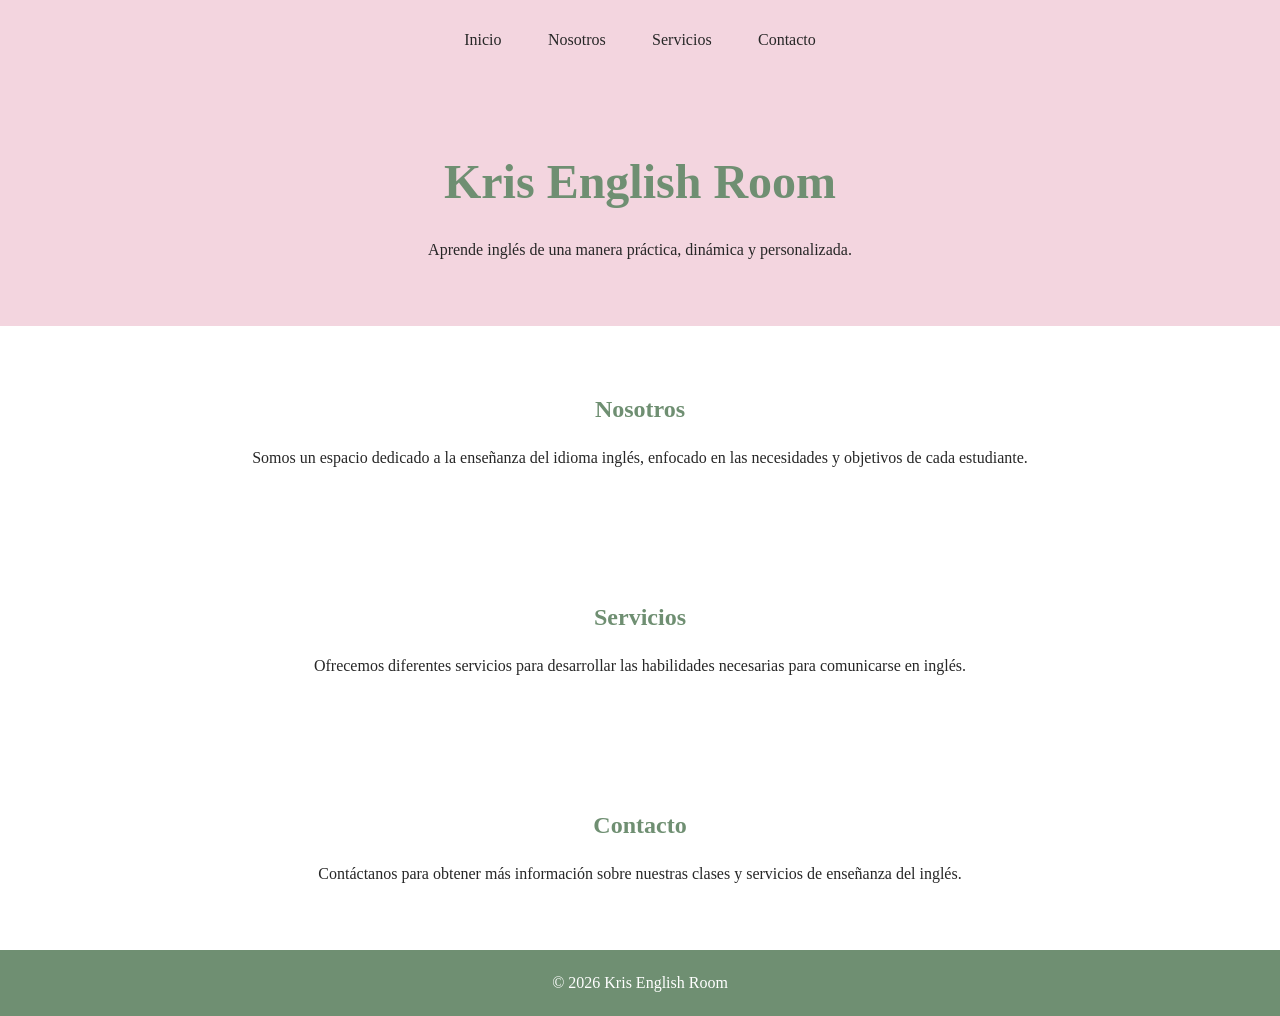
==== index.html @ da8ccfad "Actualizar estructura y estilos" ====
<!DOCTYPE html>
<html lang="es">

<head>
    <meta charset="UTF-8">
    <meta name="viewport" content="width=device-width, initial-scale=1.0">
    <link rel="stylesheet" href="style.css">

    <title>Kris English Room</title>
</head>

<body>

    <header>

        <nav aria-label="Navegación principal">
            <a href="#inicio">Inicio</a>
            <a href="#nosotros">Nosotros</a>
            <a href="#servicios">Servicios</a>
            <a href="#contacto">Contacto</a>
        </nav>

    </header>


    <main>

        <section id="inicio" class="hero">

            <h1>Kris English Room</h1>

            <p>
                Aprende inglés de una manera práctica, dinámica y personalizada.
            </p>

        </section>

        <section id="nosotros">

            <h2>Nosotros</h2>

            <p>
                Somos un espacio dedicado a la enseñanza del idioma inglés,
                enfocado en las necesidades y objetivos de cada estudiante.
            </p>

        </section>


        <section id="servicios">

            <h2>Servicios</h2>

            <p>
                Ofrecemos diferentes servicios para desarrollar las habilidades
                necesarias para comunicarse en inglés.
            </p>

        </section>


        <section id="contacto">

            <h2>Contacto</h2>

            <p>
                Contáctanos para obtener más información sobre nuestras clases
                y servicios de enseñanza del inglés.
            </p>

        </section>

    </main>


    <footer>

        <p>© 2026 Kris English Room</p>

    </footer>

</body>

</html>
---- style.css ----
/* VARIABLES DE COLOR Y TIPOGRAFÍA */
:root {
    --verde-palo: #6f8f72;
    --rosado-palo: #f3d5df;
    --celeste-claro: #dceff5;
    --blanco: #ffffff;
    --texto: #272727;

    --fuente-titulo: "Times New Roman", serif;
    --fuente-texto: "Times New Roman", serif;

    --espacio: 1rem;
    --ancho-maximo: 1100px;
}


/* BOX MODEL MODERNO */
* {
    margin: 0;
    padding: 0;
    box-sizing: border-box;
}


/* CONFIGURACIÓN GENERAL */
html {
    scroll-behavior: smooth;
}

body {
    font-family: var(--fuente-texto);
    background-color: var(--blanco);
    color: var(--texto);
    line-height: 1.6;
}


/* ENCABEZADO */
header {
    background-color: var(--rosado-palo);
    padding: var(--espacio);
    text-align: center;
}


/* NAVEGACIÓN */
nav {
    display: flex;
    flex-direction: column;
    gap: 0.5rem;
}

nav a {
    color: var(--texto);
    text-decoration: none;
    padding: 0.7rem;
    min-height: 44px;
}

nav a:hover {
    color: var(--verde-palo);
}


/* CONTENIDO PRINCIPAL */
main {
    width: 100%;
}


/* SECCIONES */
section {
    padding: 3rem var(--espacio);
    text-align: center;
}


/* TÍTULO PRINCIPAL */
h1 {
    color: var(--verde-palo);
    font-family: var(--fuente-titulo);
    font-size: clamp(2rem, 6vw, 3rem);
    margin-bottom: 1rem;
}


/* TÍTULOS SECUNDARIOS */
section h2 {
    color: var(--verde-palo);
    font-family: var(--fuente-titulo);
    margin-bottom: 1rem;
}


/* PÁRRAFOS */
section p {
    max-width: 800px;
    margin: 0 auto;
}


/* ARTÍCULOS */
article {
    background-color: var(--celeste-claro);
    padding: 1.25rem;
    margin: 1.25rem auto;
    max-width: 700px;
}


/* PIE DE PÁGINA */
footer {
    background-color: var(--verde-palo);
    color: var(--blanco);
    padding: 1.25rem;
    text-align: center;
}


/* TABLET Y COMPUTADORA */
@media (min-width: 720px) {

    nav {
        flex-direction: row;
        justify-content: center;
        gap: 1.5rem;
    }

    section {
        padding: 4rem 10%;
    }

}
/* HERO */
.hero {
    background-color: var(--rosado-palo);
    padding: 4rem var(--espacio);
    text-align: center;
}

.hero h1 {
    color: var(--verde-palo);
    font-family: var(--fuente-titulo);
    font-size: clamp(2rem, 6vw, 3rem);
    margin-bottom: 1rem;
}

.hero p {
    color: var(--texto);
    font-family: var(--fuente-texto);
    max-width: 600px;
    margin: 0 auto;
}
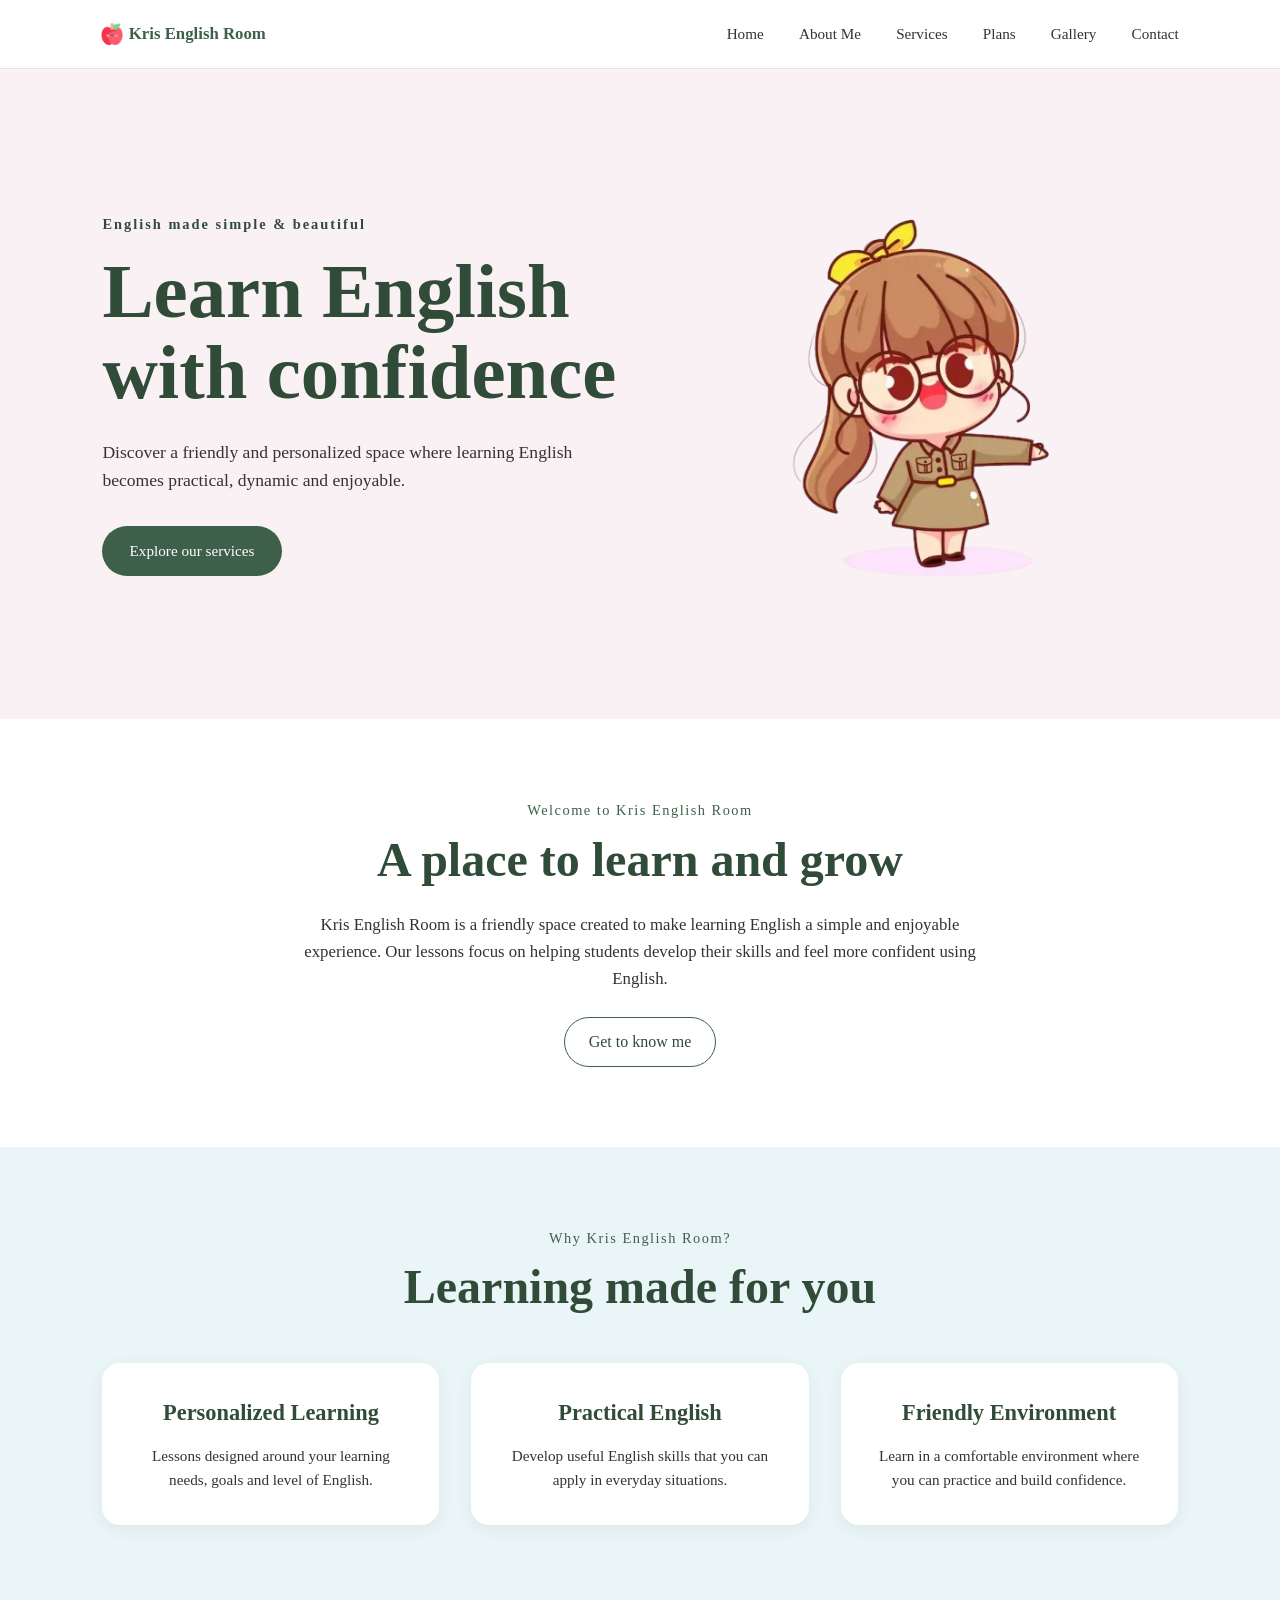
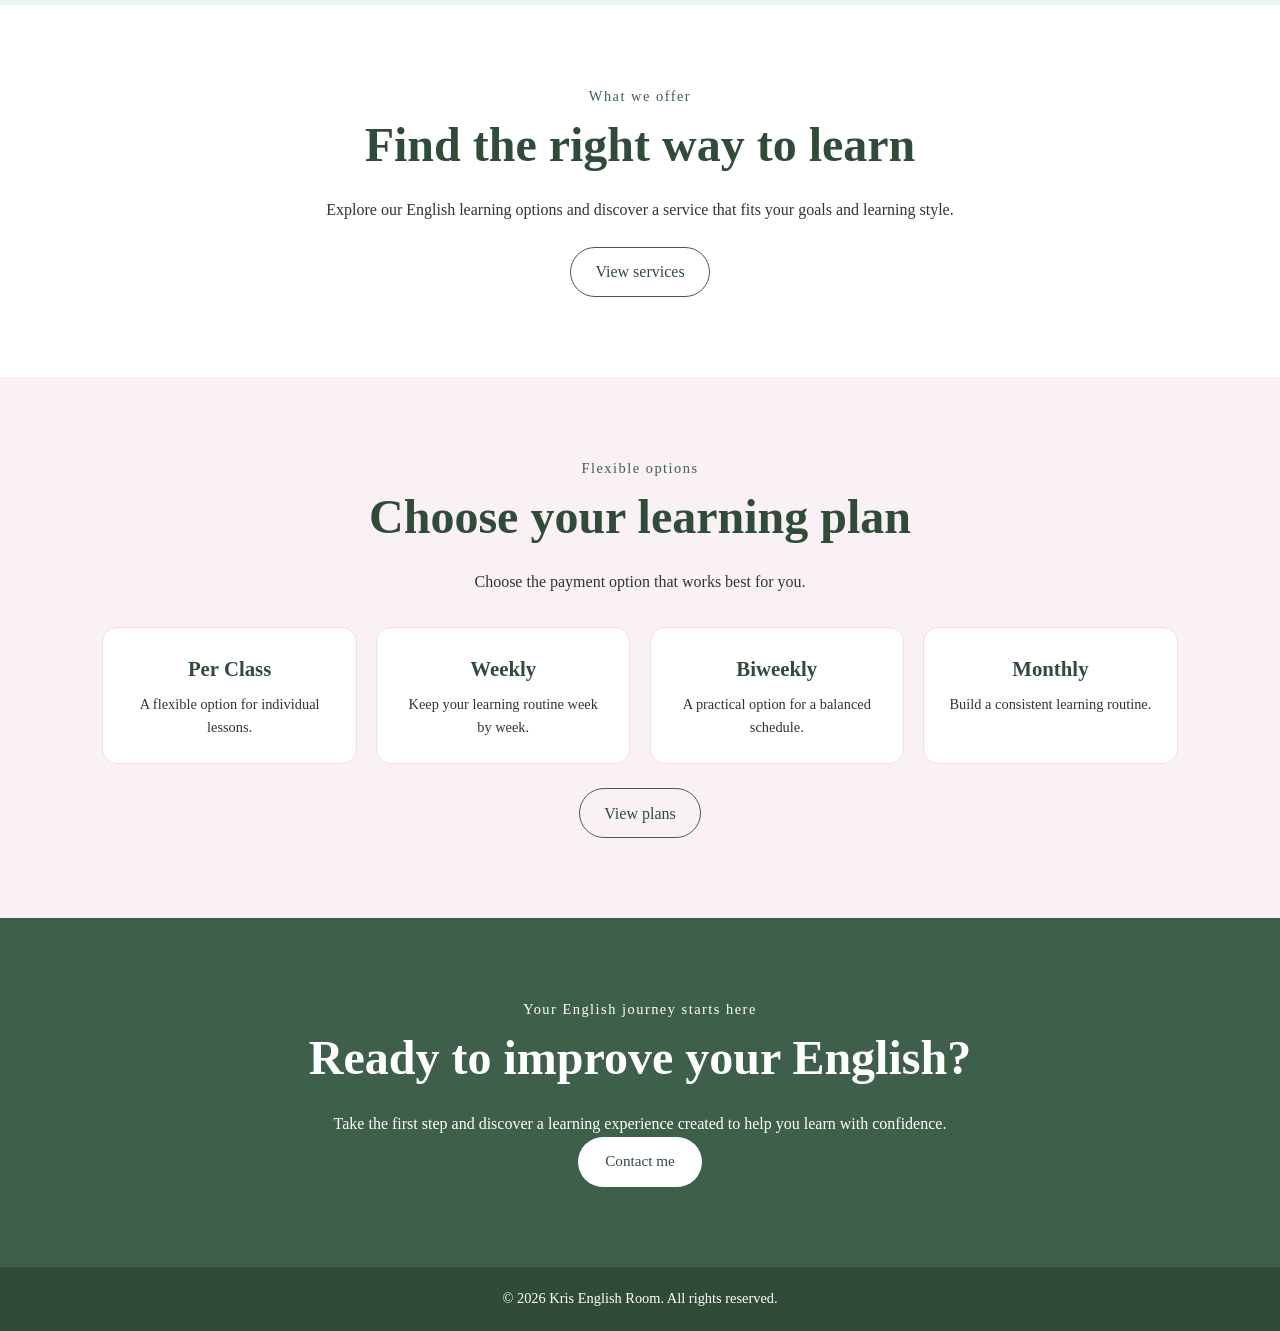
==== commit 5e19d80c: "Actualizar página About Me" ====
--- a/index.html
+++ b/index.html
@@ -1,84 +1,340 @@
+
 <!DOCTYPE html>
-<html lang="es">
+<html lang="en">
 
 <head>
+
     <meta charset="UTF-8">
     <meta name="viewport" content="width=device-width, initial-scale=1.0">
-    <link rel="stylesheet" href="style.css">
+
+    <link rel="stylesheet" href="css/style.css">
+
+    <link rel="apple-touch-icon" sizes="180x180" href="img/favicon_io/apple-touch-icon.png">
+    <link rel="icon" type="image/png" sizes="32x32" href="img/favicon_io/favicon-32x32.png">
+    <link rel="icon" type="image/png" sizes="16x16" href="img/favicon_io/favicon-16x16.png">
+    <link rel="manifest" href="img/favicon_io/site.webmanifest">
 
     <title>Kris English Room</title>
+
 </head>
 
 <body>
 
-    <header>
-
-        <nav aria-label="Navegación principal">
-            <a href="#inicio">Inicio</a>
-            <a href="#nosotros">Nosotros</a>
-            <a href="#servicios">Servicios</a>
-            <a href="#contacto">Contacto</a>
+    <!-- HEADER -->
+
+    <header class="encabezado">
+
+        <nav aria-label="Main navigation">
+
+            <a class="logo" href="index.html">
+                <img src="img/favicon_io/apple-touch-icon.png"
+                     alt="Kris English Room logo">
+                <span>Kris English Room</span>
+            </a>
+
+            <a href="index.html">Home</a>
+            <a href="nosotros.html">About Me</a>
+            <a href="servicios.html">Services</a>
+            <a href="planes.html">Plans</a>
+            <a href="galeria.html">Gallery</a>
+            <a href="contacto.html">Contact</a>
+
         </nav>
 
     </header>
 
 
+    <!-- MAIN -->
+
     <main>
 
-        <section id="inicio" class="hero">
-
-            <h1>Kris English Room</h1>
+        <!-- HERO -->
+
+        <section class="hero">
+
+            <header class="hero-contenido">
+
+                <p class="hero-subtitulo">
+                    English made simple & beautiful
+                </p>
+
+                <h1>
+                    Learn English with confidence
+                </h1>
+
+                <p class="hero-descripcion">
+                    Discover a friendly and personalized space where
+                    learning English becomes practical, dynamic and enjoyable.
+                </p>
+
+                <a class="hero-boton" href="servicios.html">
+                    Explore our services
+                </a>
+
+            </header>
+
+            <figure class="hero-imagen">
+
+                <img src="img/imghero.webp"
+                     alt="Kristel holding her university diploma">
+
+            </figure>
+
+        </section>
+
+
+        <!-- WELCOME -->
+
+        <section class="bienvenida">
+
+            <header>
+
+                <p class="seccion-subtitulo">
+                    Welcome to Kris English Room
+                </p>
+
+                <h2>
+                    A place to learn and grow
+                </h2>
+
+            </header>
 
             <p>
-                Aprende inglés de una manera práctica, dinámica y personalizada.
+                Kris English Room is a friendly space created to make
+                learning English a simple and enjoyable experience.
+                Our lessons focus on helping students develop their
+                skills and feel more confident using English.
             </p>
 
-        </section>
-
-        <section id="nosotros">
-
-            <h2>Nosotros</h2>
+            <a class="boton-secundario" href="nosotros.html">
+                Get to know me
+            </a>
+
+        </section>
+
+
+        <!-- BENEFITS -->
+
+        <section class="beneficios">
+
+            <header>
+
+                <p class="seccion-subtitulo">
+                    Why Kris English Room?
+                </p>
+
+                <h2>
+                    Learning made for you
+                </h2>
+
+            </header>
+
+            <section class="beneficios-contenido">
+
+                <article class="beneficio">
+
+                    <h3>
+                        Personalized Learning
+                    </h3>
+
+                    <p>
+                        Lessons designed around your learning needs,
+                        goals and level of English.
+                    </p>
+
+                </article>
+
+                <article class="beneficio">
+
+                    <h3>
+                        Practical English
+                    </h3>
+
+                    <p>
+                        Develop useful English skills that you can
+                        apply in everyday situations.
+                    </p>
+
+                </article>
+
+                <article class="beneficio">
+
+                    <h3>
+                        Friendly Environment
+                    </h3>
+
+                    <p>
+                        Learn in a comfortable environment where
+                        you can practice and build confidence.
+                    </p>
+
+                </article>
+
+            </section>
+
+        </section>
+
+
+        <!-- SERVICES PREVIEW -->
+
+        <section class="servicios-preview">
+
+            <header>
+
+                <p class="seccion-subtitulo">
+                    What we offer
+                </p>
+
+                <h2>
+                    Find the right way to learn
+                </h2>
+
+            </header>
 
             <p>
-                Somos un espacio dedicado a la enseñanza del idioma inglés,
-                enfocado en las necesidades y objetivos de cada estudiante.
+                Explore our English learning options and discover
+                a service that fits your goals and learning style.
             </p>
 
-        </section>
-
-
-        <section id="servicios">
-
-            <h2>Servicios</h2>
+            <a class="boton-secundario" href="servicios.html">
+                View services
+            </a>
+
+        </section>
+
+
+        <!-- PLANS PREVIEW -->
+
+        <section class="planes-preview">
+
+            <header>
+
+                <p class="seccion-subtitulo">
+                    Flexible options
+                </p>
+
+                <h2>
+                    Choose your learning plan
+                </h2>
+
+            </header>
 
             <p>
-                Ofrecemos diferentes servicios para desarrollar las habilidades
-                necesarias para comunicarse en inglés.
+                Choose the payment option that works best for you.
             </p>
 
-        </section>
-
-
-        <section id="contacto">
-
-            <h2>Contacto</h2>
+            <section class="planes-opciones">
+
+                <article>
+
+                    <h3>
+                        Per Class
+                    </h3>
+
+                    <p>
+                        A flexible option for individual lessons.
+                    </p>
+
+                </article>
+
+                <article>
+
+                    <h3>
+                        Weekly
+                    </h3>
+
+                    <p>
+                        Keep your learning routine week by week.
+                    </p>
+
+                </article>
+
+                <article>
+
+                    <h3>
+                        Biweekly
+                    </h3>
+
+                    <p>
+                        A practical option for a balanced schedule.
+                    </p>
+
+                </article>
+
+                <article>
+
+                    <h3>
+                        Monthly
+                    </h3>
+
+                    <p>
+                        Build a consistent learning routine.
+                    </p>
+
+                </article>
+
+            </section>
+
+            <a class="boton-secundario" href="planes.html">
+                View plans
+            </a>
+
+        </section>
+
+
+        <!-- FINAL CALL TO ACTION -->
+
+        <section class="llamada-accion">
+
+            <header>
+
+                <p class="seccion-subtitulo">
+                    Your English journey starts here
+                </p>
+
+                <h2>
+                    Ready to improve your English?
+                </h2>
+
+            </header>
 
             <p>
-                Contáctanos para obtener más información sobre nuestras clases
-                y servicios de enseñanza del inglés.
+                Take the first step and discover a learning experience
+                created to help you learn with confidence.
             </p>
 
+            <a class="hero-boton" href="contacto.html">
+                Contact me
+            </a>
+
         </section>
 
     </main>
 
 
+    <!-- BACK TO TOP -->
+
+    <button id="back-to-top" aria-label="Back to top">
+        ↑
+    </button>
+
+
+    <!-- FOOTER -->
+
     <footer>
 
-        <p>© 2026 Kris English Room</p>
+        <p>
+            © <span id="footer-year"></span> Kris English Room.
+            All rights reserved.
+        </p>
 
     </footer>
 
+
+    <!-- JAVASCRIPT -->
+
+    <script src="script.js"></script>
+
 </body>
 
-</html>+</html>
--- a/css/style.css
+++ b/css/style.css
@@ -0,0 +1,653 @@
+
+/* =========================================
+   VARIABLES
+========================================= */
+
+:root {
+    --verde-palo: #3E604A;
+    --verde-oscuro: #304C39;
+
+    --rosado-palo: #F4DCE4;
+    --rosado-suave: #FAF1F4;
+
+    --celeste-claro: #EAF5F8;
+
+    --blanco: #FFFFFF;
+    --texto: #333333;
+
+    --fuente-titulo: "Times New Roman", serif;
+    --fuente-texto: "Times New Roman", serif;
+
+    --ancho-maximo: 1100px;
+}
+
+
+/* =========================================
+   BOX MODEL
+========================================= */
+
+* {
+    margin: 0;
+    padding: 0;
+    box-sizing: border-box;
+}
+
+
+/* =========================================
+   CONFIGURACIÓN GENERAL
+========================================= */
+
+html {
+    scroll-behavior: smooth;
+}
+
+body {
+    font-family: var(--fuente-texto);
+    background-color: var(--blanco);
+    color: var(--texto);
+    line-height: 1.6;
+}
+
+img {
+    max-width: 100%;
+    display: block;
+}
+
+
+/* =========================================
+   ENCABEZADO Y NAVEGACIÓN
+========================================= */
+
+.encabezado {
+    background-color: var(--blanco);
+    border-bottom: 1px solid var(--rosado-palo);
+    padding: 0.8rem 5%;
+}
+
+nav {
+    display: flex;
+    align-items: center;
+    justify-content: flex-end;
+    gap: 0.8rem;
+    flex-wrap: wrap;
+    max-width: var(--ancho-maximo);
+    margin: 0 auto;
+}
+
+nav a {
+    color: var(--texto);
+    text-decoration: none;
+    font-size: 0.95rem;
+    padding: 0.5rem 0.7rem;
+    transition: 0.3s ease;
+}
+
+nav a:hover {
+    color: var(--verde-palo);
+}
+nav a:focus-visible {
+    outline: 2px solid var(--verde-palo);
+    outline-offset: 3px;
+}
+
+.logo {
+    display: flex;
+    align-items: center;
+    gap: 0.35rem;
+
+    color: var(--verde-palo);
+    font-family: var(--fuente-titulo);
+    font-size: 1.05rem;
+    font-weight: bold;
+
+    margin-right: auto;
+}
+
+.logo img {
+    width: 22px;
+    height: 22px;
+    object-fit: contain;
+}
+
+.logo:hover {
+    color: var(--verde-oscuro);
+}
+
+
+/* =========================================
+   HERO PRINCIPAL
+========================================= */
+
+.hero {
+    min-height: 650px;
+
+    background-color: var(--rosado-suave);
+
+    display: flex;
+    align-items: center;
+    justify-content: space-between;
+
+    gap: 3rem;
+    padding: 5rem 8%;
+
+    text-align: left;
+}
+
+.hero-contenido {
+    max-width: 520px;
+}
+
+.hero-subtitulo {
+    color: var(--verde-oscuro);
+
+    font-size: 0.9rem;
+    font-weight: bold;
+
+    letter-spacing: 2px;
+
+    margin-bottom: 1rem;
+}
+
+.hero h1 {
+    color: var(--verde-oscuro);
+
+    font-family: var(--fuente-titulo);
+
+    font-size: clamp(2.8rem, 6vw, 5rem);
+
+    line-height: 1.05;
+
+    margin-bottom: 1.5rem;
+}
+
+.hero-descripcion {
+    color: var(--texto);
+
+    font-size: 1.1rem;
+
+    max-width: 470px;
+
+    margin-bottom: 2rem;
+}
+
+.hero-boton {
+    display: inline-block;
+
+    background-color: var(--verde-palo);
+    color: var(--blanco);
+
+    text-decoration: none;
+
+    padding: 0.8rem 1.7rem;
+
+    border-radius: 30px;
+
+    font-size: 0.95rem;
+
+    transition: 0.3s ease;
+}
+
+.hero-boton:hover {
+    background-color: var(--verde-oscuro);
+    transform: translateY(-2px);
+}
+
+.hero-imagen {
+    flex: 0 1 600px;
+}
+
+.hero-imagen img {
+    width: 100%;
+
+    max-width: 600px;
+
+    margin: 0 auto;
+}
+
+
+/* =========================================
+   ESTILOS GENERALES DE SECCIONES
+========================================= */
+
+.seccion-subtitulo {
+    color: var(--verde-palo);
+
+    font-size: 0.9rem;
+
+    letter-spacing: 1.5px;
+
+    margin-bottom: 0.5rem;
+}
+
+section h2 {
+    color: var(--verde-oscuro);
+
+    font-family: var(--fuente-titulo);
+
+    font-size: clamp(2rem, 4vw, 3rem);
+
+    line-height: 1.2;
+}
+
+.boton-secundario {
+    display: inline-block;
+
+    margin-top: 1.5rem;
+
+    color: var(--verde-oscuro);
+
+    border: 1px solid var(--verde-palo);
+
+    text-decoration: none;
+
+    padding: 0.7rem 1.5rem;
+
+    border-radius: 30px;
+
+    transition: 0.3s ease;
+}
+
+.boton-secundario:hover {
+    background-color: var(--verde-palo);
+    color: var(--blanco);
+}
+
+
+/* =========================================
+   PRESENTACIÓN
+========================================= */
+
+.bienvenida {
+    max-width: var(--ancho-maximo);
+
+    margin: 0 auto;
+
+    padding: 5rem 8%;
+
+    text-align: center;
+}
+
+.bienvenida header {
+    margin-bottom: 1.5rem;
+}
+
+.bienvenida > p {
+    max-width: 700px;
+
+    margin: 0 auto;
+
+    font-size: 1.05rem;
+}
+
+
+/* =========================================
+   BENEFICIOS
+========================================= */
+
+.beneficios {
+    background-color: var(--celeste-claro);
+
+    padding: 5rem 8%;
+
+    text-align: center;
+}
+
+.beneficios > header {
+    max-width: var(--ancho-maximo);
+
+    margin: 0 auto 3rem;
+}
+
+.beneficios-contenido {
+    max-width: var(--ancho-maximo);
+
+    margin: 0 auto;
+
+    display: grid;
+
+    grid-template-columns: repeat(3, 1fr);
+
+    gap: 2rem;
+}
+
+.beneficio {
+    background-color: var(--blanco);
+
+    padding: 2rem;
+
+    border-radius: 18px;
+
+    box-shadow: 0 4px 15px rgba(61, 61, 61, 0.08);
+}
+
+.beneficio h3 {
+    color: var(--verde-oscuro);
+
+    font-family: var(--fuente-titulo);
+
+    font-size: 1.4rem;
+
+    margin-bottom: 0.8rem;
+}
+
+.beneficio p {
+    font-size: 0.95rem;
+}
+
+
+/* =========================================
+   VISTA PREVIA DE SERVICIOS
+========================================= */
+
+.servicios-preview {
+    max-width: var(--ancho-maximo);
+
+    margin: 0 auto;
+
+    padding: 5rem 8%;
+
+    text-align: center;
+}
+
+.servicios-preview header {
+    margin-bottom: 1.5rem;
+}
+
+.servicios-preview > p {
+    max-width: 650px;
+
+    margin: 0 auto;
+}
+
+
+/* =========================================
+   VISTA PREVIA DE PLANES
+========================================= */
+
+.planes-preview {
+    background-color: var(--rosado-suave);
+
+    padding: 5rem 8%;
+
+    text-align: center;
+}
+
+.planes-preview > header {
+    max-width: var(--ancho-maximo);
+
+    margin: 0 auto 1.5rem;
+}
+
+.planes-preview > p {
+    margin-bottom: 2rem;
+}
+
+.planes-opciones {
+    max-width: var(--ancho-maximo);
+
+    margin: 0 auto;
+
+    display: grid;
+
+    grid-template-columns: repeat(4, 1fr);
+
+    gap: 1.2rem;
+}
+
+.planes-opciones article {
+    background-color: var(--blanco);
+
+    padding: 1.5rem;
+
+    border: 1px solid var(--rosado-palo);
+
+    border-radius: 15px;
+}
+
+.planes-opciones h3 {
+    color: var(--verde-oscuro);
+
+    font-family: var(--fuente-titulo);
+
+    font-size: 1.3rem;
+
+    margin-bottom: 0.5rem;
+}
+
+.planes-opciones p {
+    font-size: 0.9rem;
+}
+
+
+/* =========================================
+   LLAMADA A LA ACCIÓN
+========================================= */
+
+.llamada-accion {
+    background-color: var(--verde-palo);
+
+    color: var(--blanco);
+
+    padding: 5rem 8%;
+
+    text-align: center;
+}
+
+.llamada-accion > header {
+    margin-bottom: 1.5rem;
+}
+
+.llamada-accion .seccion-subtitulo {
+    color: var(--blanco);
+}
+
+.llamada-accion h2 {
+    color: var(--blanco);
+}
+
+.llamada-accion > p {
+    max-width: 650px;
+
+    margin: 0 auto;
+}
+
+.llamada-accion .hero-boton {
+    background-color: var(--blanco);
+
+    color: var(--verde-oscuro);
+}
+
+.llamada-accion .hero-boton:hover {
+    background-color: var(--rosado-suave);
+
+    color: var(--verde-oscuro);
+}
+
+
+/* =========================================
+   BOTÓN BACK TO TOP
+========================================= */
+
+#back-to-top {
+    position: fixed;
+
+    right: 1.5rem;
+    bottom: 1.5rem;
+
+    width: 45px;
+    height: 45px;
+
+    border: none;
+    border-radius: 50%;
+
+    background-color: var(--verde-oscuro);
+    color: var(--blanco);
+
+    font-family: var(--fuente-texto);
+
+    font-size: 1.3rem;
+    font-weight: bold;
+
+    cursor: pointer;
+
+    opacity: 0;
+    visibility: hidden;
+
+    transition: 0.3s ease;
+
+    z-index: 1000;
+}
+
+#back-to-top.mostrar {
+    opacity: 1;
+    visibility: visible;
+}
+
+#back-to-top:hover {
+    background-color: var(--verde-palo);
+    transform: translateY(-2px);
+}
+
+
+/* =========================================
+   FOOTER
+========================================= */
+
+footer {
+    background-color: var(--verde-oscuro);
+
+    color: var(--blanco);
+
+    text-align: center;
+
+    padding: 1.3rem;
+
+    font-size: 0.9rem;
+}
+
+
+/* =========================================
+   TABLET
+========================================= */
+
+@media (max-width: 900px) {
+
+    nav {
+        gap: 0.4rem;
+    }
+
+    nav a {
+        font-size: 0.9rem;
+    }
+
+    .hero {
+        gap: 2rem;
+        padding: 4rem 6%;
+    }
+
+    .hero h1 {
+        font-size: clamp(2.5rem, 6vw, 4rem);
+    }
+
+    .beneficios-contenido {
+        grid-template-columns: 1fr;
+        max-width: 600px;
+    }
+
+    .planes-opciones {
+        grid-template-columns: repeat(2, 1fr);
+        max-width: 700px;
+    }
+}
+
+
+/* =========================================
+   CELULAR
+========================================= */
+
+@media (max-width: 719px) {
+
+    .encabezado {
+        padding: 1rem;
+    }
+
+    nav {
+        flex-direction: column;
+        justify-content: center;
+        gap: 0.2rem;
+    }
+
+    .logo {
+        margin-right: 0;
+        margin-bottom: 0.5rem;
+    }
+
+    .hero {
+        min-height: auto;
+
+        flex-direction: column;
+
+        padding: 4rem 1.5rem 2rem;
+
+        text-align: center;
+    }
+
+    .hero-contenido {
+        max-width: 100%;
+    }
+
+    .hero-subtitulo {
+        font-size: 0.8rem;
+        letter-spacing: 1.5px;
+    }
+
+    .hero h1 {
+        font-size: clamp(2.5rem, 12vw, 4rem);
+    }
+
+    .hero-descripcion {
+        font-size: 1rem;
+
+        margin-left: auto;
+        margin-right: auto;
+    }
+
+    .hero-imagen {
+        width: 100%;
+    }
+
+    .hero-imagen img {
+        max-width: 450px;
+    }
+
+    .bienvenida,
+    .servicios-preview {
+        padding: 4rem 1.5rem;
+    }
+
+    .beneficios,
+    .planes-preview,
+    .llamada-accion {
+        padding: 4rem 1.5rem;
+    }
+
+    .beneficios-contenido {
+        grid-template-columns: 1fr;
+    }
+
+    .planes-opciones {
+        grid-template-columns: 1fr;
+    }
+
+    section h2 {
+        font-size: 2.2rem;
+    }
+
+    #back-to-top {
+        right: 1rem;
+        bottom: 1rem;
+
+        width: 42px;
+        height: 42px;
+    }
+}
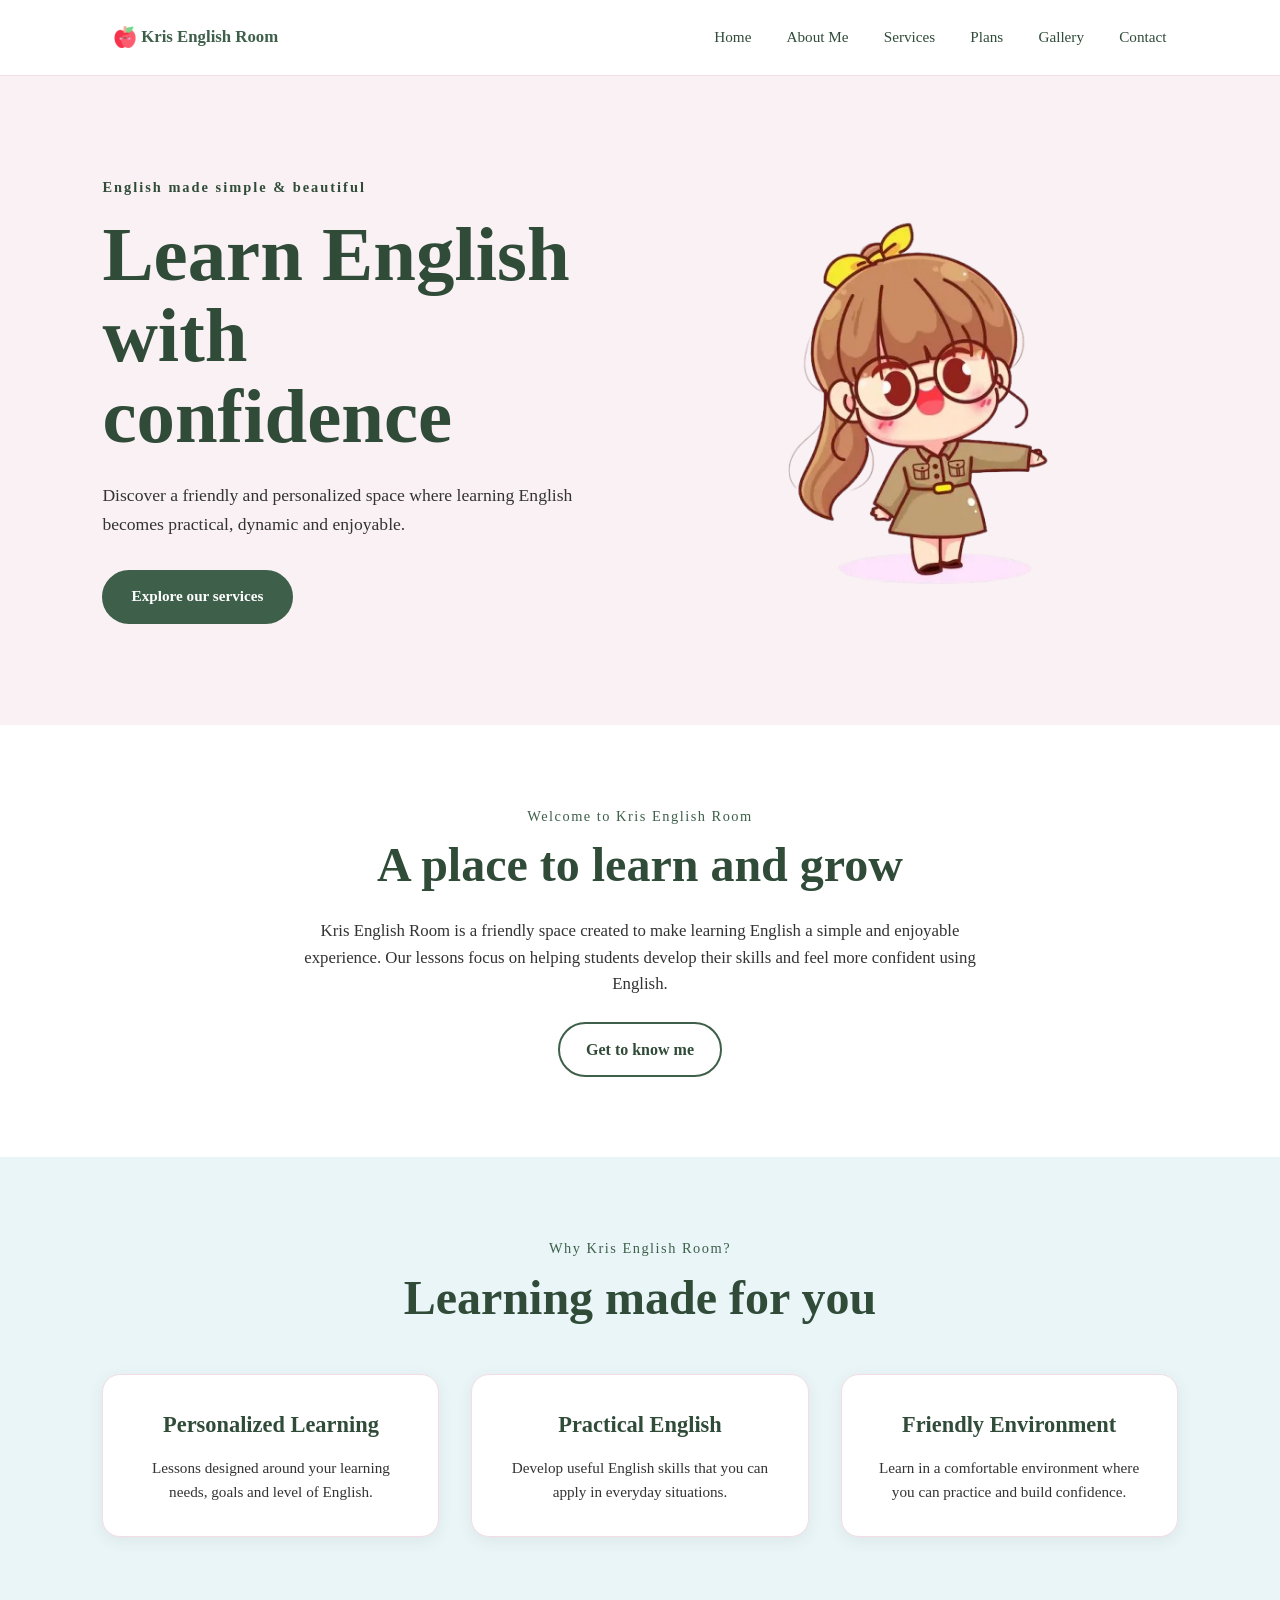
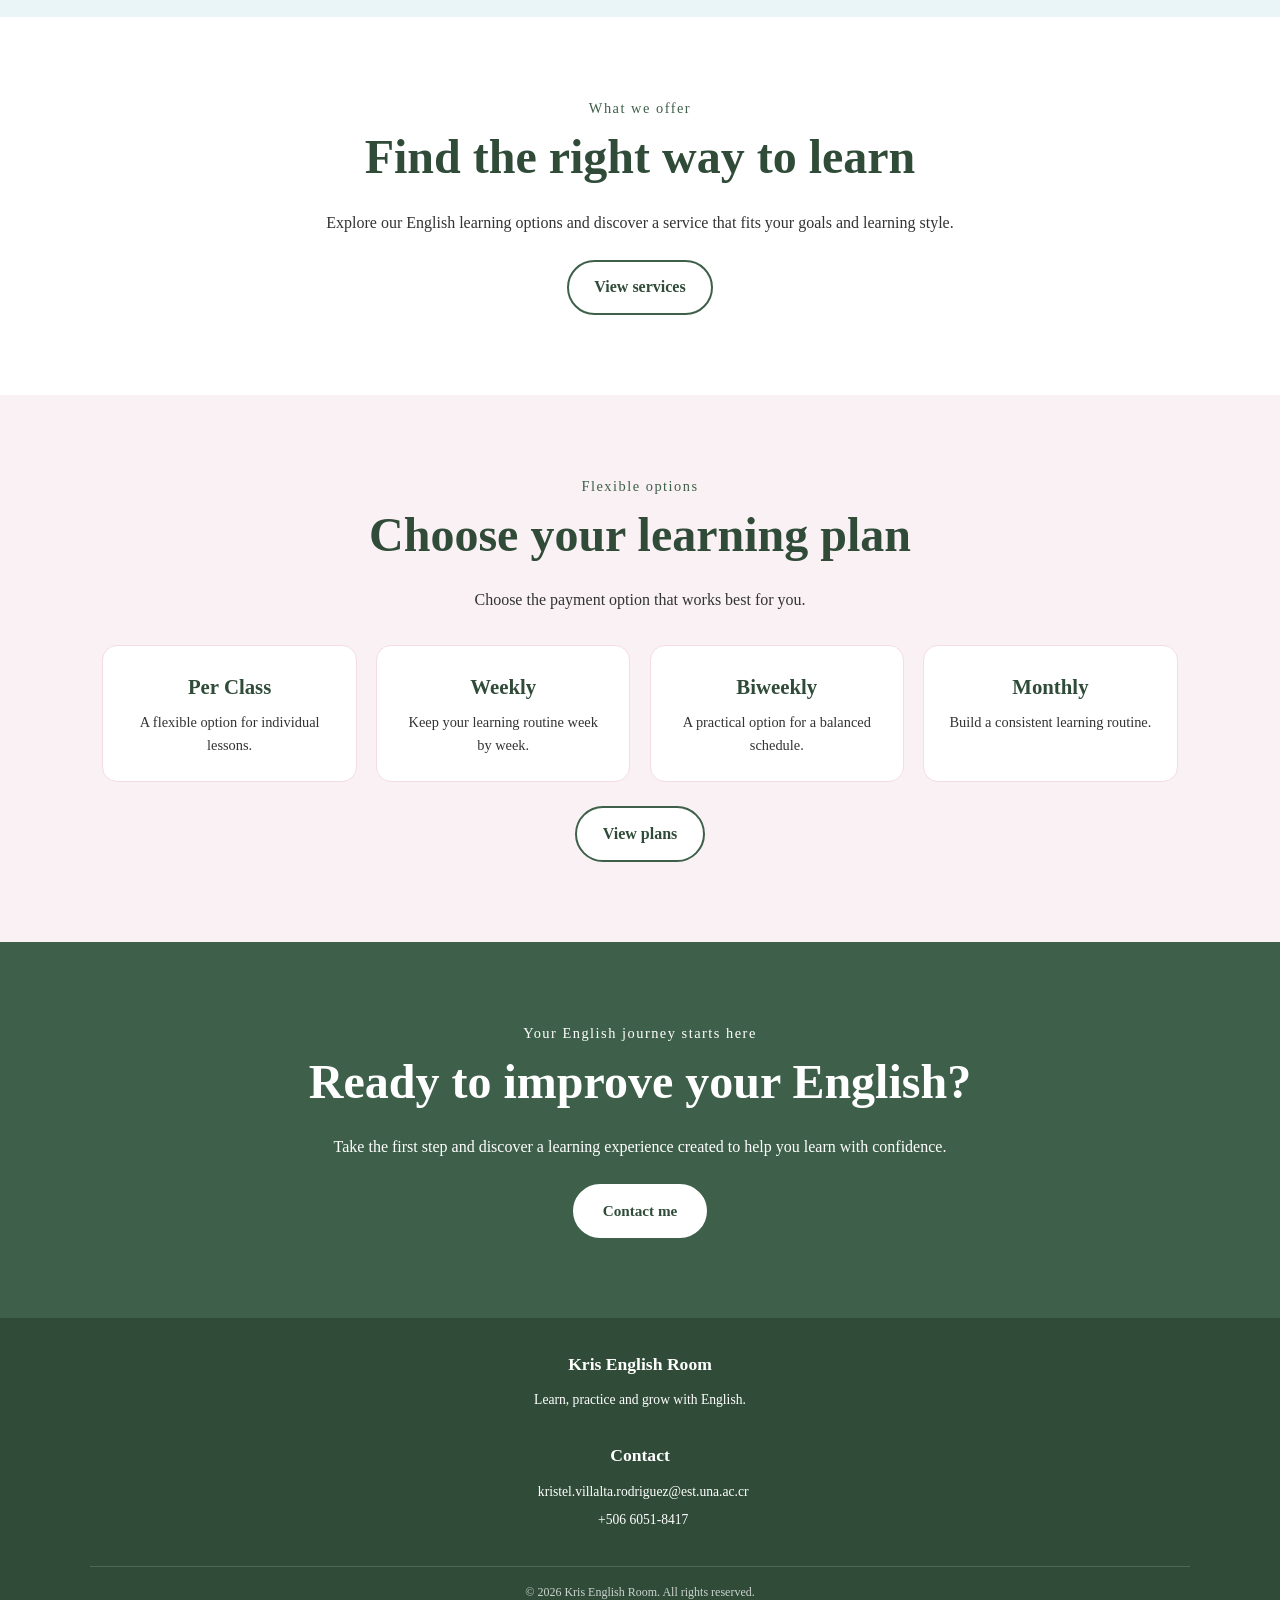
==== commit 8e8e8975: "Actualizar diseño y estructura del sitio" ====
--- a/index.html
+++ b/index.html
@@ -7,7 +7,7 @@
     <meta charset="UTF-8">
     <meta name="viewport" content="width=device-width, initial-scale=1.0">
 
-    <link rel="stylesheet" href="css/style.css">
+    <link rel="stylesheet" href="style.css">
 
     <link rel="apple-touch-icon" sizes="180x180" href="img/favicon_io/apple-touch-icon.png">
     <link rel="icon" type="image/png" sizes="32x32" href="img/favicon_io/favicon-32x32.png">
@@ -319,17 +319,41 @@
     </button>
 
 
-    <!-- FOOTER -->
-
-    <footer>
-
-        <p>
-            © <span id="footer-year"></span> Kris English Room.
-            All rights reserved.
-        </p>
-
-    </footer>
-
+ <!-- FOOTER -->
+
+ <footer>
+    <section class="footer-contenido">
+
+        <section class="footer-columna">
+            <h3>Kris English Room</h3>
+            <p>Learn, practice and grow with English.</p>
+        </section>
+
+        <section class="footer-columna">
+            <h3>Contact</h3>
+
+            <p>
+                <i class="fa-solid fa-envelope"></i>
+                <a href="mailto:kristel.villalta.rodriguez@est.una.ac.cr">
+                    kristel.villalta.rodriguez@est.una.ac.cr
+                </a>
+            </p>
+
+            <p>
+                <i class="fa-solid fa-phone"></i>
+                <a href="tel:+50660518417">
+                    +506 6051-8417
+                </a>
+            </p>
+        </section>
+
+    </section>
+
+    <p class="footer-derechos">
+        &copy; <span id="footer-year"></span> Kris English Room.
+        All rights reserved.
+    </p>
+</footer>
 
     <!-- JAVASCRIPT -->
 
--- a/style.css
+++ b/style.css
@@ -0,0 +1,1939 @@
+/* =========================================
+   COSAS EN COMÚN
+========================================= */
+
+/* =========================================
+   VARIABLES
+========================================= */
+
+:root {
+  --verde-palo: #3e604a;
+  --verde-oscuro: #304c39;
+
+  --rosado-palo: #f4dce4;
+  --rosado-suave: #faf1f4;
+
+  --celeste-claro: #eaf5f8;
+
+  --blanco: #ffffff;
+  --texto: #333333;
+
+  --fuente-titulo: "Times New Roman", serif;
+  --fuente-texto: "Times New Roman", serif;
+
+  --ancho-maximo: 1100px;
+}
+
+/* =========================================
+   CONFIGURACIÓN GENERAL
+========================================= */
+
+* {
+  margin: 0;
+  padding: 0;
+  box-sizing: border-box;
+}
+
+html {
+  scroll-behavior: smooth;
+}
+
+body {
+  font-family: var(--fuente-texto);
+  background-color: var(--blanco);
+  color: var(--texto);
+  line-height: 1.6;
+}
+
+img {
+  max-width: 100%;
+  display: block;
+}
+
+/* =========================================
+   HEADER Y NAVEGACIÓN
+========================================= */
+
+.encabezado {
+  position: fixed;
+  top: 0;
+  left: 0;
+  width: 100%;
+
+  z-index: 100;
+
+  background-color: var(--blanco);
+  padding: 1rem 8%;
+
+  border-bottom: 1px solid var(--rosado-palo);
+
+  nav {
+    max-width: var(--ancho-maximo);
+    margin: 0 auto;
+
+    display: flex;
+    align-items: center;
+    justify-content: flex-end;
+
+    gap: 0.8rem;
+    flex-wrap: wrap;
+
+    > a {
+      color: var(--verde-oscuro);
+      text-decoration: none;
+
+      font-size: 0.95rem;
+
+      padding: 0.5rem 0.7rem;
+
+      &:focus-visible {
+        outline: 2px solid var(--verde-palo);
+        outline-offset: 3px;
+      }
+
+      &:not(.logo) {
+        display: inline-block;
+
+        transition:
+          color 0.3s ease,
+          transform 0.3s ease;
+
+        &:hover {
+          color: var(--verde-palo);
+          transform: translateY(-4px);
+        }
+      }
+    }
+
+    .logo {
+      display: flex;
+      align-items: center;
+
+      gap: 0.35rem;
+
+      margin-right: auto;
+
+      color: var(--verde-palo);
+
+      font-family: var(--fuente-titulo);
+      font-size: 1.05rem;
+      font-weight: bold;
+
+      text-decoration: none;
+      white-space: nowrap;
+
+      transition:
+        color 0.3s ease,
+        transform 0.3s ease;
+
+      &:hover {
+        color: var(--verde-oscuro);
+        transform: translateY(-2px);
+      }
+
+      img {
+        width: 22px;
+        height: 22px;
+
+        object-fit: contain;
+        flex-shrink: 0;
+      }
+
+      span {
+        display: inline-block;
+        white-space: nowrap;
+      }
+    }
+  }
+}
+
+/* =========================================
+   ESPACIO PARA EL HEADER FIJO
+========================================= */
+
+main {
+  padding-top: 75px;
+}
+
+/* =========================================
+   TEXTOS Y TÍTULOS COMUNES
+========================================= */
+
+.seccion-subtitulo {
+  color: var(--verde-palo);
+
+  font-size: 0.9rem;
+  letter-spacing: 1.5px;
+
+  margin-bottom: 0.5rem;
+}
+
+section h2 {
+  color: var(--verde-oscuro);
+
+  font-family: var(--fuente-titulo);
+
+  font-size: clamp(2rem, 4vw, 3rem);
+
+  line-height: 1.2;
+}
+
+/* =========================================
+   BOTÓN PRINCIPAL
+========================================= */
+
+.hero-boton {
+  display: inline-block;
+
+  background-color: var(--verde-palo);
+  color: var(--blanco);
+
+  padding: 0.8rem 1.7rem;
+
+  border: 2px solid var(--verde-palo);
+  border-radius: 30px;
+
+  text-decoration: none;
+
+  font-family: var(--fuente-texto);
+  font-size: 0.95rem;
+  font-weight: bold;
+
+  cursor: pointer;
+
+  transition:
+    background-color 0.3s ease,
+    color 0.3s ease,
+    transform 0.3s ease;
+
+  &:hover {
+    background-color: var(--verde-oscuro);
+    border-color: var(--verde-oscuro);
+
+    color: var(--blanco);
+
+    transform: translateY(-2px);
+  }
+
+  &:focus-visible {
+    outline: 2px solid var(--verde-oscuro);
+    outline-offset: 3px;
+  }
+}
+
+/* =========================================
+   BOTÓN SECUNDARIO
+========================================= */
+
+.boton-secundario {
+  display: inline-block;
+
+  margin-top: 1.5rem;
+
+  background-color: var(--blanco);
+  color: var(--verde-oscuro);
+
+  border: 2px solid var(--verde-palo);
+  border-radius: 30px;
+
+  padding: 0.8rem 1.6rem;
+
+  text-decoration: none;
+
+  font-family: var(--fuente-texto);
+  font-size: 1rem;
+  font-weight: bold;
+
+  cursor: pointer;
+
+  transition:
+    background-color 0.3s ease,
+    color 0.3s ease,
+    transform 0.3s ease;
+
+  &:hover {
+    background-color: var(--verde-palo);
+    color: var(--blanco);
+
+    transform: translateY(-2px);
+  }
+
+  &:focus-visible {
+    outline: 2px solid var(--verde-oscuro);
+    outline-offset: 3px;
+  }
+}
+
+/* =========================================
+   TARJETAS COMUNES
+========================================= */
+
+.tarjeta {
+  background-color: var(--blanco);
+
+  border: 1px solid var(--rosado-palo);
+  border-radius: 20px;
+
+  padding: 2rem;
+
+  box-shadow: 0 8px 25px rgba(61, 61, 61, 0.06);
+
+  transition:
+    transform 0.3s ease,
+    box-shadow 0.3s ease;
+
+  &:hover {
+    transform: translateY(-6px);
+
+    box-shadow: 0 12px 30px rgba(61, 61, 61, 0.12);
+  }
+}
+
+/* =========================================
+   LLAMADA A LA ACCIÓN
+========================================= */
+
+.llamada-accion {
+  background-color: var(--verde-palo);
+  color: var(--blanco);
+
+  padding: 5rem 8%;
+
+  text-align: center;
+
+  > header {
+    margin-bottom: 1.5rem;
+  }
+
+  .seccion-subtitulo {
+    color: var(--blanco);
+  }
+
+  h2 {
+    color: var(--blanco);
+  }
+
+  > p {
+    max-width: 650px;
+    margin: 0 auto;
+  }
+
+  .hero-boton {
+    margin-top: 1.5rem;
+
+    background-color: var(--blanco);
+    color: var(--verde-oscuro);
+
+    border-color: var(--blanco);
+
+    &:hover {
+      background-color: var(--rosado-suave);
+      color: var(--verde-oscuro);
+
+      border-color: var(--rosado-suave);
+    }
+  }
+}
+
+/* =========================================
+   BACK TO TOP
+========================================= */
+
+#back-to-top {
+  position: fixed;
+
+  right: 1.5rem;
+  bottom: 1.5rem;
+
+  width: 45px;
+  height: 45px;
+
+  border: none;
+  border-radius: 50%;
+
+  background-color: var(--verde-oscuro);
+  color: var(--blanco);
+
+  font-family: var(--fuente-texto);
+  font-size: 1.3rem;
+  font-weight: bold;
+
+  cursor: pointer;
+
+  opacity: 0;
+  visibility: hidden;
+
+  transition: 0.3s ease;
+
+  z-index: 1000;
+
+  &:hover {
+    background-color: var(--verde-palo);
+    transform: translateY(-2px);
+  }
+
+  &.mostrar {
+    opacity: 1;
+    visibility: visible;
+  }
+}
+
+/* =========================================
+   FOOTER
+========================================= */
+
+footer {
+    background-color: var(--verde-oscuro);
+    color: var(--blanco);
+    padding: 2.5rem 8% 1rem;
+
+    .footer-contenido {
+        max-width: var(--ancho-maximo);
+        margin: 0 auto 1.8rem;
+        display: grid;
+        grid-template-columns: 1fr 1fr;
+        gap: 3rem;
+    }
+
+    .footer-columna {
+        h3 {
+            font-family: var(--fuente-titulo);
+            font-size: 1.1rem;
+            margin-bottom: 0.7rem;
+        }
+
+        p {
+            font-size: 0.85rem;
+            margin-bottom: 0.4rem;
+        }
+
+        a {
+            color: var(--blanco);
+            text-decoration: none;
+            transition: color 0.3s ease;
+        }
+
+        a:hover {
+            color: var(--rosado-palo);
+        }
+
+        i {
+            margin-right: 0.4rem;
+            font-size: 0.8rem;
+        }
+    }
+
+    .footer-derechos {
+        max-width: var(--ancho-maximo);
+        margin: 0 auto;
+        padding-top: 1rem;
+        border-top: 1px solid rgba(255, 255, 255, 0.2);
+        text-align: center;
+        font-size: 0.75rem;
+        opacity: 0.75;
+    }
+}
+
+
+/* =========================================
+   NO COMÚN - HOME
+========================================= */
+
+/* =========================================
+   HERO
+========================================= */
+
+.hero {
+  min-height: 650px;
+
+  background-color: var(--rosado-suave);
+
+  display: grid;
+
+  grid-template-columns:
+    minmax(0, 1fr)
+    minmax(300px, 1fr);
+
+  align-items: center;
+
+  gap: 3rem;
+
+  padding: 5rem 8%;
+
+  text-align: left;
+
+  .hero-contenido {
+    max-width: 520px;
+  }
+
+  .hero-subtitulo {
+    color: var(--verde-oscuro);
+
+    font-size: 0.9rem;
+    font-weight: bold;
+
+    letter-spacing: 2px;
+
+    margin-bottom: 1rem;
+  }
+
+  h1 {
+    color: var(--verde-oscuro);
+
+    font-family: var(--fuente-titulo);
+
+    font-size: clamp(2.8rem, 6vw, 5rem);
+
+    line-height: 1.05;
+
+    margin-bottom: 1.5rem;
+  }
+
+  .hero-descripcion {
+    max-width: 470px;
+
+    margin-bottom: 2rem;
+
+    font-size: 1.1rem;
+  }
+
+  .hero-imagen {
+    width: 100%;
+
+    display: flex;
+    justify-content: center;
+
+    margin: 0;
+
+    img {
+      width: 100%;
+      max-width: 600px;
+    }
+  }
+}
+
+/* =========================================
+   BIENVENIDA
+========================================= */
+
+.bienvenida {
+  max-width: var(--ancho-maximo);
+
+  margin: 0 auto;
+
+  padding: 5rem 8%;
+
+  text-align: center;
+
+  header {
+    margin-bottom: 1.5rem;
+  }
+
+  > p {
+    max-width: 700px;
+
+    margin: 0 auto;
+
+    font-size: 1.05rem;
+  }
+}
+
+/* =========================================
+   BENEFICIOS
+========================================= */
+
+.beneficios {
+  background-color: var(--celeste-claro);
+  padding: 5rem 8%;
+  text-align: center;
+
+  > header {
+    max-width: var(--ancho-maximo);
+    margin: 0 auto 3rem;
+  }
+
+  .beneficios-contenido {
+    max-width: var(--ancho-maximo);
+    margin: 0 auto;
+
+    display: grid;
+    grid-template-columns: repeat(auto-fit, minmax(220px, 1fr));
+    gap: 2rem;
+  }
+
+  .beneficio {
+    background-color: var(--blanco);
+    padding: 2rem;
+    border: 1px solid var(--rosado-palo);
+    border-radius: 18px;
+    box-shadow: 0 4px 15px rgba(61, 61, 61, 0.08);
+
+    transition:
+      transform 0.3s ease,
+      box-shadow 0.3s ease;
+
+    &:hover {
+      transform: translateY(-5px);
+      box-shadow: 0 7px 20px rgba(61, 61, 61, 0.12);
+    }
+
+    h3 {
+      color: var(--verde-oscuro);
+      font-family: var(--fuente-titulo);
+      font-size: 1.4rem;
+      margin-bottom: 0.8rem;
+    }
+
+    p {
+      font-size: 0.95rem;
+    }
+  }
+}
+
+/* =========================================
+   VISTA PREVIA DE SERVICIOS
+========================================= */
+
+.servicios-preview {
+  max-width: var(--ancho-maximo);
+
+  margin: 0 auto;
+
+  padding: 5rem 8%;
+
+  text-align: center;
+
+  header {
+    margin-bottom: 1.5rem;
+  }
+
+  > p {
+    max-width: 650px;
+
+    margin: 0 auto;
+  }
+}
+
+/* =========================================
+   VISTA PREVIA DE PLANES
+========================================= */
+
+.planes-preview {
+  background-color: var(--rosado-suave);
+  padding: 5rem 8%;
+  text-align: center;
+
+  > header {
+    max-width: var(--ancho-maximo);
+    margin: 0 auto 1.5rem;
+  }
+
+  > p {
+    margin-bottom: 2rem;
+  }
+
+  .planes-opciones {
+    max-width: var(--ancho-maximo);
+    margin: 0 auto;
+
+    display: grid;
+    grid-template-columns: repeat(auto-fit, minmax(190px, 1fr));
+    gap: 1.2rem;
+
+    article {
+      background-color: var(--blanco);
+      padding: 1.5rem;
+      border: 1px solid var(--rosado-palo);
+      border-radius: 15px;
+
+      transition:
+        transform 0.3s ease,
+        box-shadow 0.3s ease;
+
+      &:hover {
+        transform: translateY(-5px);
+        box-shadow: 0 7px 20px rgba(61, 61, 61, 0.12);
+      }
+
+      h3 {
+        color: var(--verde-oscuro);
+        font-family: var(--fuente-titulo);
+        font-size: 1.3rem;
+        margin-bottom: 0.5rem;
+      }
+
+      p {
+        font-size: 0.9rem;
+      }
+    }
+  }
+}
+
+/* =========================================
+   NO COMÚN - ABOUT ME
+========================================= */
+
+/* =========================================
+   ABOUT HERO
+========================================= */
+
+.about-hero {
+  min-height: 620px;
+
+  background-color: var(--rosado-suave);
+
+  display: grid;
+
+  grid-template-columns:
+    minmax(0, 1fr)
+    minmax(300px, 1fr);
+
+  align-items: center;
+
+  gap: 4rem;
+
+  padding: 5rem 8%;
+
+  overflow: hidden;
+
+  .about-hero-contenido {
+    max-width: 550px;
+
+    h1 {
+      color: var(--verde-oscuro);
+
+      font-family: var(--fuente-titulo);
+
+      font-size: clamp(3rem, 7vw, 5.5rem);
+
+      line-height: 1;
+
+      margin-bottom: 1.5rem;
+    }
+
+    > p:not(.seccion-subtitulo) {
+      max-width: 480px;
+
+      font-size: 1.15rem;
+
+      margin-bottom: 2rem;
+    }
+  }
+
+  .about-hero-imagen {
+    display: flex;
+    justify-content: center;
+
+    margin: 0;
+
+    img {
+      width: 100%;
+      max-width: 500px;
+
+      object-fit: contain;
+
+      filter: drop-shadow(0 15px 20px rgba(61, 61, 61, 0.12));
+    }
+  }
+}
+
+/* =========================================
+   SOBRE MÍ
+========================================= */
+
+.sobre-mi {
+  max-width: var(--ancho-maximo);
+
+  margin: 0 auto;
+
+  padding: 6rem 8%;
+
+  .sobre-mi-intro {
+    max-width: 750px;
+
+    margin: 0 auto 3.5rem;
+
+    text-align: center;
+
+    h2 {
+      margin-bottom: 1rem;
+    }
+  }
+
+  .sobre-mi-grid {
+    display: grid;
+
+    grid-template-columns:
+      minmax(0, 1.3fr)
+      minmax(280px, 0.7fr);
+
+    gap: 4rem;
+
+    align-items: center;
+  }
+
+  .sobre-mi-texto {
+    max-width: 700px;
+
+    p {
+      font-size: 1.05rem;
+
+      margin-bottom: 1.2rem;
+    }
+  }
+
+  .sobre-mi-destacado {
+    background-color: var(--celeste-claro);
+
+    padding: 2.5rem;
+
+    border-radius: 24px;
+
+    border: 1px solid rgba(62, 96, 74, 0.08);
+
+    text-align: center;
+
+    box-shadow: 0 8px 25px rgba(61, 61, 61, 0.07);
+
+    h3 {
+      color: var(--verde-oscuro);
+
+      font-family: var(--fuente-titulo);
+      font-size: 1.7rem;
+
+      margin-bottom: 1rem;
+    }
+  }
+
+  .destacado-icono {
+    display: block;
+
+    color: var(--verde-palo);
+
+    font-size: 2rem;
+
+    margin-bottom: 0.8rem;
+  }
+}
+
+/* =========================================
+   CUALIDADES
+========================================= */
+
+.cualidades {
+  background-color: var(--celeste-claro);
+  padding: 6rem 8%;
+  text-align: center;
+
+  > header {
+    max-width: 750px;
+    margin: 0 auto 3rem;
+
+    > p:last-child {
+      max-width: 600px;
+      margin: 1rem auto 0;
+    }
+  }
+
+  .cualidades-grid {
+    max-width: var(--ancho-maximo);
+    margin: 0 auto;
+
+    display: grid;
+    grid-template-columns: repeat(auto-fit, minmax(210px, 1fr));
+    gap: 1.5rem;
+  }
+
+  .cualidad {
+    background-color: var(--blanco);
+    padding: 2rem 1.5rem;
+    border-radius: 20px;
+
+    text-align: left;
+
+    transition:
+      transform 0.3s ease,
+      box-shadow 0.3s ease;
+
+    &:hover {
+      transform: translateY(-6px);
+      box-shadow: 0 10px 25px rgba(61, 61, 61, 0.1);
+    }
+
+    .cualidad-numero {
+      display: block;
+      color: var(--verde-palo);
+      font-size: 0.85rem;
+      font-weight: bold;
+      letter-spacing: 1px;
+      margin-bottom: 1rem;
+    }
+
+    h3 {
+      color: var(--verde-oscuro);
+      font-family: var(--fuente-titulo);
+      font-size: 1.5rem;
+      margin-bottom: 0.7rem;
+    }
+
+    p {
+      font-size: 0.95rem;
+    }
+  }
+}
+/* =========================================
+   POR QUÉ ENSEÑO
+========================================= */
+
+.por-que-enseno {
+  max-width: var(--ancho-maximo);
+
+  margin: 0 auto;
+
+  padding: 6rem 8%;
+
+  display: grid;
+
+  grid-template-columns:
+    minmax(0, 1.1fr)
+    minmax(280px, 0.9fr);
+
+  gap: 4rem;
+
+  align-items: center;
+
+  article:first-child {
+    max-width: 600px;
+
+    h2 {
+      margin-bottom: 1.3rem;
+    }
+
+    p:not(.seccion-subtitulo) {
+      margin-bottom: 1rem;
+
+      font-size: 1.05rem;
+    }
+  }
+
+  .por-que-frase {
+    background-color: var(--rosado-suave);
+
+    padding: 2.5rem;
+
+    border-radius: 25px;
+
+    text-align: center;
+
+    border: 1px solid var(--rosado-palo);
+
+    span {
+      color: var(--verde-palo);
+
+      font-family: Georgia, serif;
+
+      font-size: 3rem;
+
+      line-height: 0.5;
+    }
+
+    p {
+      color: var(--verde-oscuro);
+
+      font-family: var(--fuente-titulo);
+
+      font-size: 1.35rem;
+
+      line-height: 1.5;
+
+      margin: 1rem 0;
+    }
+  }
+}
+
+/* =========================================
+   KRIS ENGLISH ROOM
+========================================= */
+
+.kris-room {
+  background-color: var(--rosado-suave);
+  padding: 6rem 8%;
+  text-align: center;
+
+  > header {
+    max-width: 750px;
+    margin: 0 auto 1.5rem;
+  }
+
+  > p {
+    max-width: 700px;
+    margin: 0 auto 3rem;
+    font-size: 1.05rem;
+  }
+
+  .kris-room-puntos {
+    max-width: var(--ancho-maximo);
+    margin: 0 auto;
+
+    display: grid;
+    grid-template-columns: repeat(auto-fit, minmax(220px, 1fr));
+    gap: 1.5rem;
+
+    article {
+      background-color: var(--blanco);
+      padding: 2rem;
+      border: 1px solid var(--rosado-palo);
+      border-radius: 20px;
+
+      transition:
+        transform 0.3s ease,
+        box-shadow 0.3s ease;
+
+      &:hover {
+        transform: translateY(-5px);
+        box-shadow: 0 7px 20px rgba(61, 61, 61, 0.12);
+      }
+
+      h3 {
+        color: var(--verde-oscuro);
+        font-family: var(--fuente-titulo);
+        font-size: 1.6rem;
+        margin-bottom: 0.7rem;
+      }
+    }
+  }
+}
+
+/* =========================================
+   NO COMÚN - SERVICES
+========================================= */
+
+/* =========================================
+   INTRODUCCIÓN
+========================================= */
+
+.servicios-intro {
+  background-color: var(--rosado-suave);
+
+  padding: 5rem 8%;
+
+  text-align: center;
+
+  h1 {
+    color: var(--verde-oscuro);
+
+    font-family: var(--fuente-titulo);
+
+    font-size: clamp(2.5rem, 6vw, 4.5rem);
+
+    line-height: 1.1;
+
+    max-width: 800px;
+
+    margin: 0 auto 1.2rem;
+  }
+
+  > p:last-child {
+    max-width: 650px;
+
+    margin: 0 auto;
+
+    font-size: 1.1rem;
+  }
+}
+
+/* =========================================
+   SERVICIOS
+========================================= */
+
+.servicios {
+  max-width: var(--ancho-maximo);
+
+  margin: 0 auto;
+
+  padding: 6rem 8%;
+
+  .servicios-encabezado {
+    text-align: center;
+
+    max-width: 700px;
+
+    margin: 0 auto 3rem;
+
+    h2 {
+      margin-bottom: 1rem;
+    }
+  }
+
+  .servicios-grid {
+    display: grid;
+    grid-template-columns: repeat(2, 1fr);
+    gap: 1.5rem;
+  }
+}
+
+/* =========================================
+   TARJETAS DE SERVICIO
+========================================= */
+
+.servicio-card {
+  background-color: var(--blanco);
+  padding: 2.5rem;
+
+  border: 1px solid var(--rosado-palo);
+  border-radius: 24px;
+
+  box-shadow: 0 8px 25px rgba(61, 61, 61, 0.06);
+
+  display: flex;
+  flex-direction: column;
+
+  transition:
+    transform 0.3s ease,
+    box-shadow 0.3s ease;
+
+  &:hover {
+    transform: translateY(-6px);
+    box-shadow: 0 12px 30px rgba(61, 61, 61, 0.12);
+  }
+
+  h3 {
+    color: var(--verde-oscuro);
+
+    font-family: var(--fuente-titulo);
+
+    font-size: 1.7rem;
+
+    margin-bottom: 1rem;
+  }
+
+  p {
+    margin-bottom: 1.5rem;
+
+    font-size: 1rem;
+  }
+}
+/* =========================================
+   NÚMERO DE SERVICIO
+========================================= */
+
+.servicio-numero {
+  color: var(--verde-palo);
+
+  font-size: 0.85rem;
+  font-weight: bold;
+
+  letter-spacing: 1px;
+
+  margin-bottom: 1.2rem;
+}
+
+/* =========================================
+   BOTÓN DE SERVICIO
+========================================= */
+
+.servicio-boton {
+  align-self: flex-start;
+
+  margin-top: auto;
+
+  color: var(--verde-oscuro);
+
+  border: 1px solid var(--verde-palo);
+  border-radius: 25px;
+
+  padding: 0.65rem 1.2rem;
+
+  text-decoration: none;
+
+  font-weight: bold;
+
+  transition:
+    background-color 0.3s ease,
+    color 0.3s ease;
+
+  &:hover {
+    background-color: var(--verde-palo);
+    color: var(--blanco);
+  }
+
+  &:focus-visible {
+    outline: 2px solid var(--verde-oscuro);
+    outline-offset: 3px;
+  }
+}
+
+/* =========================================
+   NO COMÚN - PLANS
+========================================= */
+
+/* =========================================
+   INTRODUCCIÓN
+========================================= */
+
+.planes-intro {
+  background-color: var(--celeste-claro);
+
+  padding: 5rem 8%;
+
+  text-align: center;
+
+  h1 {
+    color: var(--verde-oscuro);
+
+    font-family: var(--fuente-titulo);
+
+    font-size: clamp(2.5rem, 6vw, 4.5rem);
+
+    line-height: 1.1;
+
+    max-width: 800px;
+
+    margin: 0 auto 1.2rem;
+  }
+
+  > p:last-child {
+    max-width: 650px;
+
+    margin: 0 auto;
+
+    font-size: 1.1rem;
+  }
+}
+
+/* =========================================
+   PLANES
+========================================= */
+
+.planes {
+  max-width: var(--ancho-maximo);
+
+  margin: 0 auto;
+
+  padding: 6rem 8%;
+
+  .planes-encabezado {
+    text-align: center;
+
+    max-width: 700px;
+
+    margin: 0 auto 3rem;
+
+    p:last-child {
+      margin-top: 1rem;
+    }
+  }
+
+  .planes-grid {
+    display: grid;
+    grid-template-columns: repeat(2, 1fr);
+    gap: 1.5rem;
+  }
+}
+
+/* =========================================
+   TARJETAS DE PLAN
+========================================= */
+
+.plan-card {
+  background-color: var(--blanco);
+  padding: 2.5rem;
+
+  border: 1px solid var(--rosado-palo);
+  border-radius: 24px;
+
+  box-shadow: 0 8px 25px rgba(61, 61, 61, 0.06);
+
+  display: flex;
+  flex-direction: column;
+
+  transition:
+    transform 0.3s ease,
+    box-shadow 0.3s ease;
+
+  &:hover {
+    transform: translateY(-6px);
+    box-shadow: 0 12px 30px rgba(61, 61, 61, 0.12);
+  }
+
+  h3 {
+    color: var(--verde-oscuro);
+
+    font-family: var(--fuente-titulo);
+
+    font-size: 1.8rem;
+
+    margin-bottom: 1rem;
+  }
+
+  > p:not(.plan-etiqueta) {
+    margin-bottom: 1.5rem;
+  }
+
+  ul {
+    margin: 0 0 2rem;
+    padding-left: 1.2rem;
+  }
+
+  li {
+    margin-bottom: 0.5rem;
+  }
+}
+
+/* =========================================
+   PLAN DESTACADO
+========================================= */
+
+.plan-destacado {
+  background-color: var(--rosado-suave);
+
+  border: 2px solid var(--rosado-palo);
+}
+
+/* =========================================
+   ETIQUETA
+========================================= */
+
+.plan-etiqueta {
+  align-self: flex-start;
+
+  background-color: var(--verde-palo);
+
+  color: var(--blanco);
+
+  padding: 0.35rem 0.7rem;
+
+  border-radius: 20px;
+
+  font-size: 0.75rem;
+  font-weight: bold;
+
+  margin: 0.8rem 0 1rem;
+}
+
+/* =========================================
+   FRECUENCIA
+========================================= */
+
+.plan-frecuencia {
+  color: var(--verde-palo);
+
+  font-size: 0.8rem;
+  font-weight: bold;
+
+  letter-spacing: 1px;
+
+  margin-bottom: 1rem;
+}
+
+/* =========================================
+   BOTÓN DE PLAN
+========================================= */
+
+.plan-boton {
+  margin-top: auto;
+
+  align-self: flex-start;
+
+  color: var(--verde-oscuro);
+
+  border: 1px solid var(--verde-palo);
+  border-radius: 25px;
+
+  padding: 0.65rem 1.2rem;
+
+  text-decoration: none;
+
+  font-weight: bold;
+
+  transition:
+    background-color 0.3s ease,
+    color 0.3s ease;
+
+  &:hover {
+    background-color: var(--verde-palo);
+
+    color: var(--blanco);
+  }
+
+  &:focus-visible {
+    outline: 2px solid var(--verde-oscuro);
+    outline-offset: 3px;
+  }
+}
+
+/* =========================================
+   INFORMACIÓN DE PLANES
+========================================= */
+
+.planes-info {
+  background-color: var(--rosado-suave);
+
+  padding: 5rem 8%;
+
+  text-align: center;
+
+  article {
+    max-width: 700px;
+
+    margin: 0 auto;
+  }
+
+  h2 {
+    margin-bottom: 1rem;
+  }
+}
+
+/* =========================================
+   NO COMÚN - GALLERY
+========================================= */
+
+/* =========================================
+   HERO DE GALERÍA
+========================================= */
+
+.galeria-hero {
+  background-color: var(--rosado-suave);
+
+  padding: 5rem 8%;
+
+  text-align: center;
+
+  article {
+    max-width: 800px;
+
+    margin: 0 auto;
+  }
+
+  h1 {
+    color: var(--verde-oscuro);
+
+    font-family: var(--fuente-titulo);
+
+    font-size: clamp(2.8rem, 6vw, 4.5rem);
+
+    line-height: 1.1;
+
+    margin-bottom: 1rem;
+  }
+
+  article > p:last-child {
+    max-width: 650px;
+
+    margin: 0 auto;
+
+    font-size: 1.05rem;
+  }
+}
+
+.galeria-etiqueta {
+  color: var(--verde-palo);
+
+  font-size: 0.9rem;
+  font-weight: bold;
+
+  letter-spacing: 1.5px;
+
+  margin-bottom: 0.5rem;
+}
+
+/* =========================================
+   GALERÍA
+========================================= */
+
+.galeria {
+  max-width: var(--ancho-maximo);
+
+  margin: 0 auto;
+
+  padding: 5rem 8%;
+}
+
+.galeria-introduccion {
+  max-width: 700px;
+
+  margin: 0 auto 3rem;
+
+  text-align: center;
+
+  h2 {
+    margin-bottom: 1rem;
+  }
+
+  p {
+    font-size: 1.05rem;
+  }
+}
+
+/* =========================================
+   GALERÍA DE IMÁGENES
+========================================= */
+
+.galeria-grid {
+  display: grid;
+
+  grid-template-columns: repeat(auto-fit, minmax(250px, 1fr));
+
+  gap: 2rem;
+}
+
+.galeria-card {
+  margin: 0;
+
+  background-color: var(--blanco);
+
+  border: 1px solid var(--rosado-palo);
+
+  border-radius: 18px;
+
+  overflow: hidden;
+
+  box-shadow: 0 4px 15px rgba(61, 61, 61, 0.08);
+
+  transition:
+    transform 0.3s ease,
+    box-shadow 0.3s ease;
+
+  &:hover {
+    transform: translateY(-5px);
+
+    box-shadow: 0 7px 20px rgba(61, 61, 61, 0.12);
+  }
+
+  img {
+    width: 100%;
+
+    height: 230px;
+
+    object-fit: cover;
+  }
+
+  figcaption {
+    padding: 1.5rem;
+
+    text-align: center;
+  }
+
+  h3 {
+    color: var(--verde-oscuro);
+
+    font-family: var(--fuente-titulo);
+
+    font-size: 1.3rem;
+
+    margin-bottom: 0.6rem;
+  }
+
+  p {
+    font-size: 0.95rem;
+  }
+}
+
+/* =========================================
+   NO COMÚN - CONTACT
+========================================= */
+
+/* =========================================
+   CONTACTO
+========================================= */
+
+.contacto {
+  max-width: 850px;
+
+  margin: 0 auto;
+
+  padding: 5rem 8%;
+}
+
+.contacto-introduccion {
+  max-width: 700px;
+
+  margin: 0 auto 3rem;
+
+  text-align: center;
+
+  h1 {
+    color: var(--verde-oscuro);
+
+    font-family: var(--fuente-titulo);
+
+    font-size: clamp(2.5rem, 6vw, 4.5rem);
+
+    line-height: 1.1;
+
+    margin-bottom: 1rem;
+  }
+
+  p:last-child {
+    font-size: 1.05rem;
+  }
+}
+
+/* =========================================
+   FORMULARIO
+========================================= */
+
+.contacto-formulario {
+  background-color: var(--blanco);
+
+  border: 1px solid var(--rosado-palo);
+
+  border-radius: 20px;
+
+  padding: 2.5rem;
+
+  box-shadow: 0 4px 15px rgba(61, 61, 61, 0.08);
+
+  fieldset {
+    border: none;
+  }
+
+  legend {
+    color: var(--verde-oscuro);
+
+    font-family: var(--fuente-titulo);
+
+    font-size: 2rem;
+    font-weight: bold;
+
+    margin-bottom: 1.5rem;
+  }
+
+  label {
+    display: block;
+
+    color: var(--verde-oscuro);
+
+    font-weight: bold;
+
+    margin-bottom: 0.4rem;
+  }
+
+  input,
+  textarea {
+    width: 100%;
+
+    padding: 0.8rem 1rem;
+
+    margin-bottom: 1.3rem;
+
+    border: 1px solid var(--rosado-palo);
+
+    border-radius: 10px;
+
+    background-color: var(--rosado-suave);
+
+    color: var(--texto);
+
+    font-family: var(--fuente-texto);
+
+    font-size: 1rem;
+
+    &:focus {
+      outline: 2px solid var(--verde-palo);
+      outline-offset: 2px;
+    }
+  }
+
+  textarea {
+    resize: vertical;
+
+    min-height: 140px;
+  }
+}
+
+/* =========================================
+   TABLET
+========================================= */
+
+@media (max-width: 900px) {
+  .encabezado {
+    padding-left: 6%;
+    padding-right: 6%;
+  }
+
+  .hero,
+  .about-hero {
+    gap: 2rem;
+
+    padding-left: 6%;
+    padding-right: 6%;
+  }
+
+  .sobre-mi-grid,
+  .por-que-enseno {
+    grid-template-columns: 1fr;
+  }
+
+  .sobre-mi-destacado,
+  .por-que-frase {
+    max-width: 650px;
+
+    margin: 0 auto;
+  }
+
+  /* SERVICES Y PLANS */
+
+  .servicios-grid,
+  .planes-grid {
+    grid-template-columns: repeat(2, 1fr);
+  }
+}
+
+/* =========================================
+   CELULAR
+========================================= */
+
+@media (max-width: 719px) {
+  /* HEADER */
+
+  .encabezado {
+    padding: 1rem;
+  }
+
+  .encabezado nav {
+    flex-direction: column;
+
+    justify-content: center;
+
+    gap: 0.2rem;
+  }
+
+  .encabezado nav .logo {
+    margin-right: 0;
+
+    margin-bottom: 0.5rem;
+  }
+
+  /* ESPACIO DEL HEADER */
+
+  main {
+    padding-top: 190px;
+  }
+
+  /* HERO HOME */
+
+  .hero {
+    min-height: auto;
+
+    grid-template-columns: 1fr;
+
+    padding: 4rem 1.5rem 2rem;
+
+    text-align: center;
+  }
+
+  .hero .hero-contenido {
+    max-width: 100%;
+  }
+
+  .hero .hero-subtitulo {
+    font-size: 0.8rem;
+
+    letter-spacing: 1.5px;
+  }
+
+  .hero h1 {
+    font-size: clamp(2.5rem, 12vw, 4rem);
+  }
+
+  .hero .hero-descripcion {
+    font-size: 1rem;
+
+    margin-left: auto;
+    margin-right: auto;
+  }
+
+  .hero .hero-imagen img {
+    max-width: 450px;
+  }
+
+  /* ABOUT HERO */
+
+  .about-hero {
+    min-height: auto;
+
+    grid-template-columns: 1fr;
+
+    padding: 4rem 1.5rem 3rem;
+
+    gap: 2.5rem;
+
+    text-align: center;
+  }
+
+  .about-hero .about-hero-contenido {
+    max-width: 100%;
+  }
+
+  .about-hero .about-hero-contenido h1 {
+    font-size: clamp(2.8rem, 14vw, 4rem);
+  }
+
+  .about-hero .about-hero-contenido > p:not(.seccion-subtitulo) {
+    margin-left: auto;
+    margin-right: auto;
+
+    font-size: 1rem;
+  }
+
+  .about-hero .about-hero-imagen {
+    width: 100%;
+
+    max-width: 400px;
+
+    margin: 0 auto;
+  }
+
+  /* SECCIONES */
+
+  .bienvenida,
+  .servicios-preview,
+  .galeria,
+  .contacto {
+    padding: 4rem 1.5rem;
+  }
+
+  .beneficios,
+  .planes-preview,
+  .llamada-accion,
+  .cualidades,
+  .kris-room {
+    padding: 4rem 1.5rem;
+  }
+
+  /* ABOUT */
+
+  .sobre-mi {
+    padding: 4rem 1.5rem;
+  }
+
+  .sobre-mi .sobre-mi-intro {
+    margin-bottom: 2.5rem;
+  }
+
+  .sobre-mi .sobre-mi-texto {
+    text-align: center;
+  }
+
+  .sobre-mi .sobre-mi-texto p {
+    font-size: 1rem;
+  }
+
+  .sobre-mi .sobre-mi-destacado {
+    padding: 2rem 1.5rem;
+  }
+
+  /* SERVICES */
+
+  .servicios {
+    padding: 4rem 1.5rem;
+  }
+
+  .servicio-card {
+    padding: 2rem;
+  }
+
+  .servicio-card h3 {
+    font-size: 1.5rem;
+  }
+
+  .servicio-boton {
+    min-height: 44px;
+
+    display: inline-flex;
+
+    align-items: center;
+  }
+
+  .servicios-grid {
+    grid-template-columns: 1fr;
+  }
+
+  /* PLANS */
+
+  .planes {
+    padding: 4rem 1.5rem;
+  }
+
+  .plan-card {
+    padding: 2rem;
+  }
+
+  .plan-card h3 {
+    font-size: 1.5rem;
+  }
+
+  .plan-boton {
+    min-height: 44px;
+
+    display: inline-flex;
+
+    align-items: center;
+  }
+
+  .planes-info {
+    padding: 4rem 1.5rem;
+  }
+  .planes-grid {
+    grid-template-columns: 1fr;
+  }
+
+  /* GALLERY */
+
+  .galeria-hero {
+    padding: 4rem 1.5rem;
+  }
+
+  .galeria-card img {
+    height: 220px;
+  }
+
+  /* CONTACT */
+
+  .contacto-formulario {
+    padding: 2rem 1.5rem;
+  }
+
+  .contacto-formulario legend {
+    font-size: 1.8rem;
+  }
+
+  /* TÍTULOS */
+
+  section h2 {
+    font-size: 2.2rem;
+  }
+
+  /* BOTONES */
+
+  .hero-boton,
+  .boton-secundario {
+    min-height: 44px;
+  }
+
+  /* BACK TO TOP */
+
+  #back-to-top {
+    right: 1rem;
+    bottom: 1rem;
+
+    width: 42px;
+    height: 42px;
+  }
+}
+/* FOOTER */
+
+footer {
+    padding: 2rem 1.5rem 1rem;
+
+    .footer-contenido {
+        grid-template-columns: 1fr;
+        gap: 1.5rem;
+    }
+
+    .footer-columna {
+        text-align: center;
+    }
+}
+
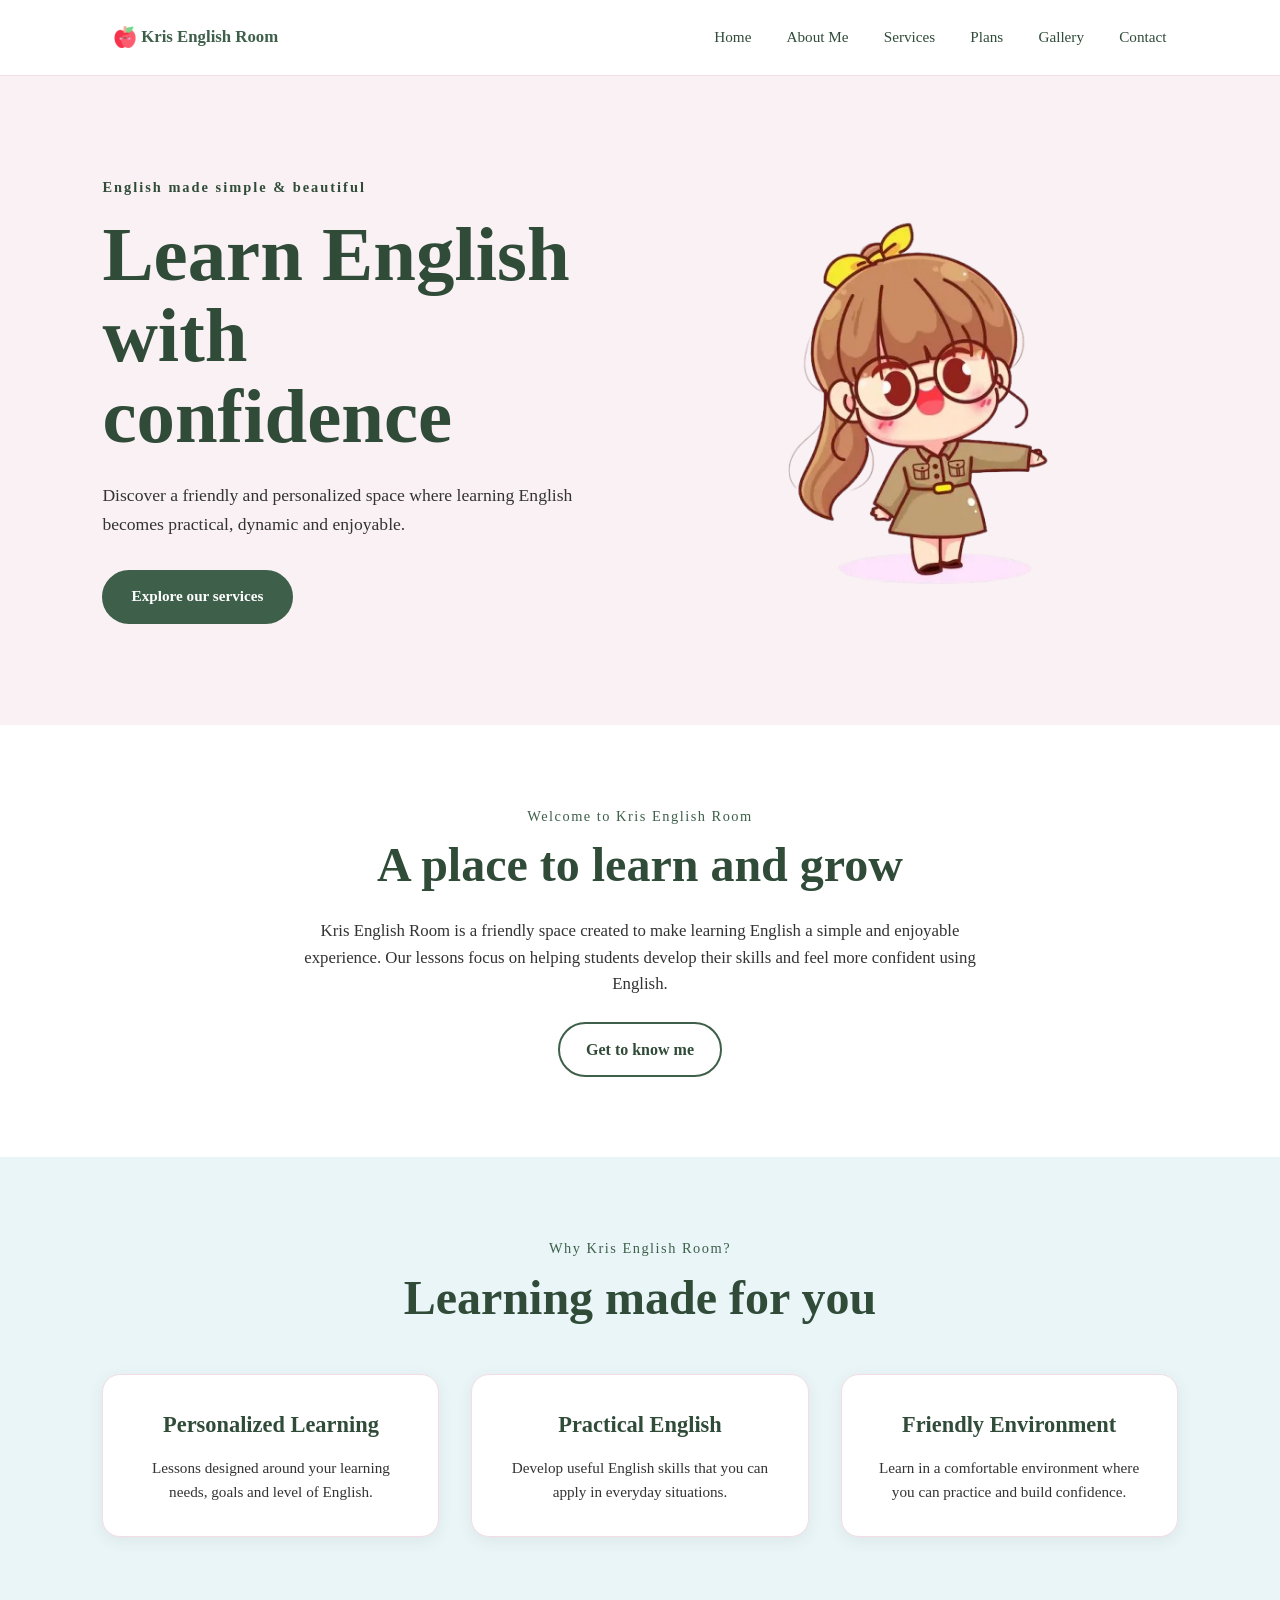
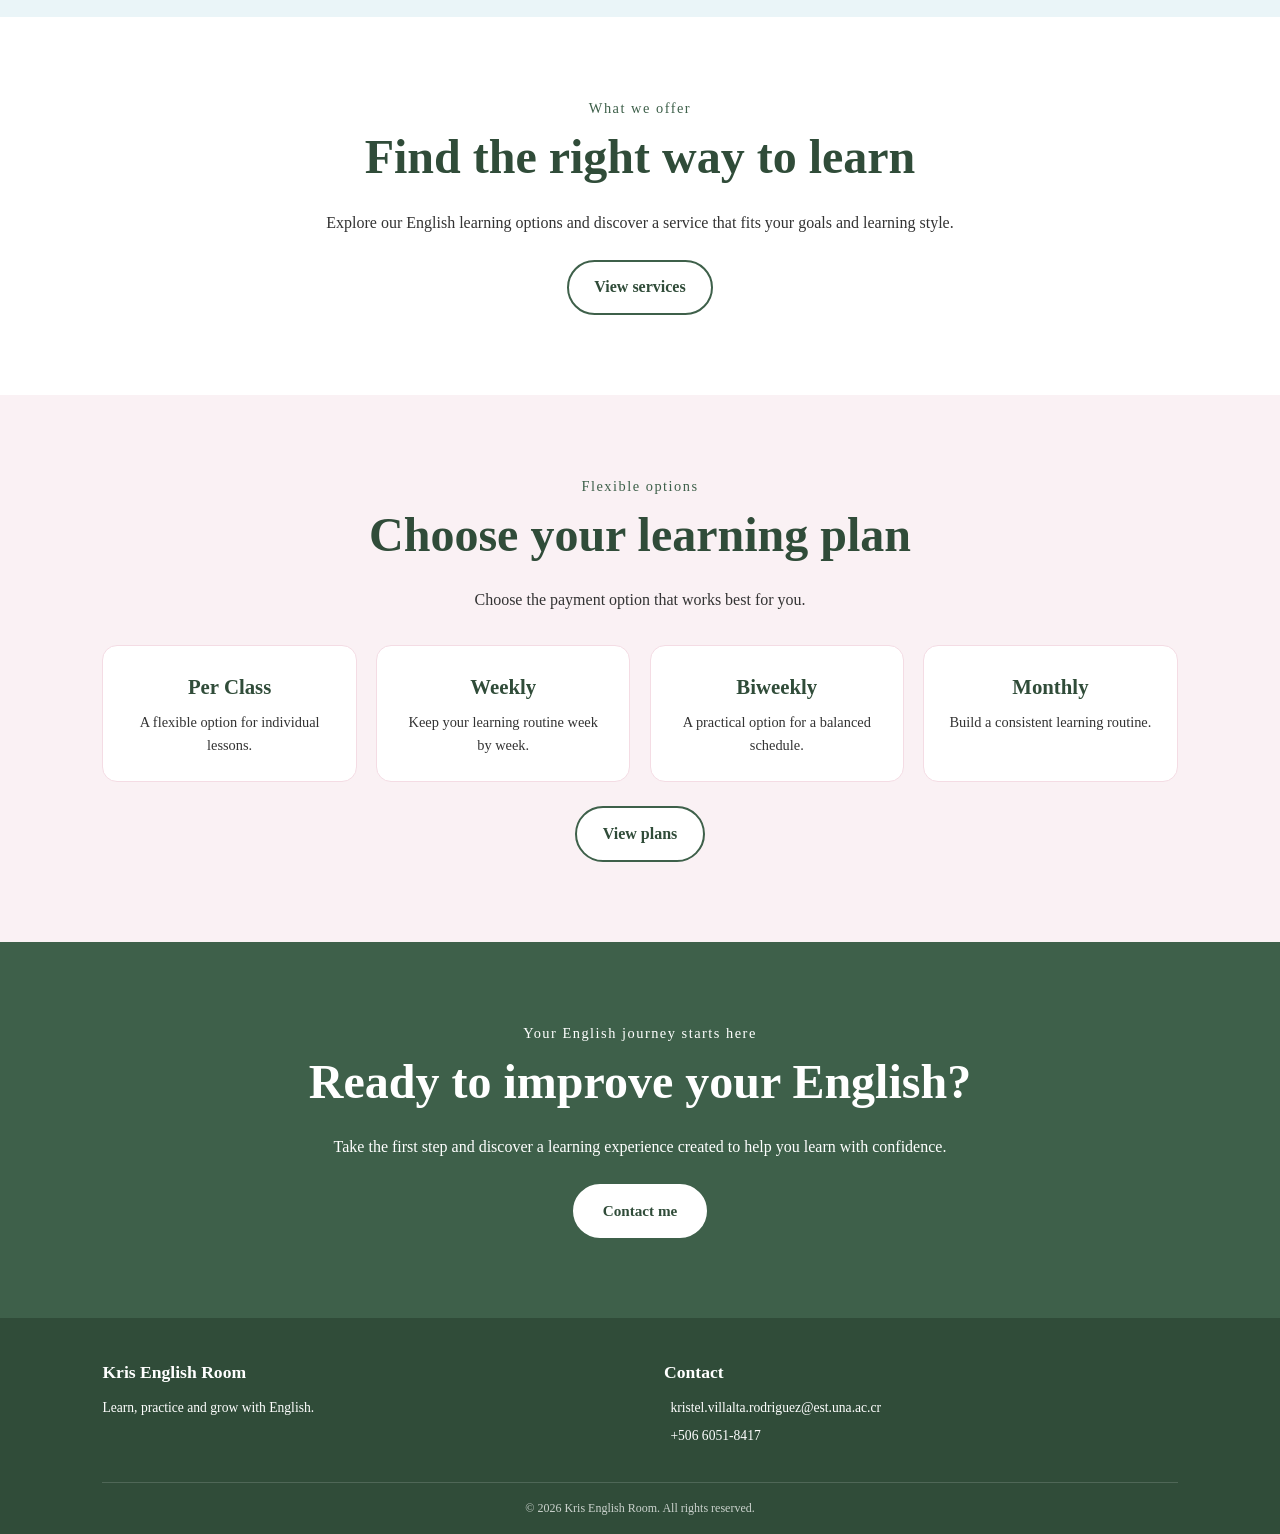
==== commit 98f30400: "Implementar menú móvil accesible" ====
--- a/index.html
+++ b/index.html
@@ -20,28 +20,36 @@
 
 <body>
 
-    <!-- HEADER -->
-
-    <header class="encabezado">
-
-        <nav aria-label="Main navigation">
-
-            <a class="logo" href="index.html">
-                <img src="img/favicon_io/apple-touch-icon.png"
-                     alt="Kris English Room logo">
-                <span>Kris English Room</span>
-            </a>
-
-            <a href="index.html">Home</a>
-            <a href="nosotros.html">About Me</a>
-            <a href="servicios.html">Services</a>
-            <a href="planes.html">Plans</a>
-            <a href="galeria.html">Gallery</a>
-            <a href="contacto.html">Contact</a>
-
-        </nav>
-
-    </header>
+    
+<!-- HEADER -->
+<header class="encabezado">
+    <nav aria-label="Main navigation">
+
+        <a class="logo" href="index.html">
+            <img src="img/favicon_io/apple-touch-icon.png"
+                 alt="Kris English Room logo">
+            <span>Kris English Room</span>
+        </a>
+
+        <button
+            class="menu-toggle"
+            type="button"
+            aria-label="Open navigation menu"
+            aria-controls="menu-principal"
+            aria-expanded="false">
+            <span aria-hidden="true">☰</span>
+        </button>
+
+        <a href="index.html">Home</a>
+        <a href="nosotros.html">About Me</a>
+        <a href="servicios.html">Services</a>
+        <a href="planes.html">Plans</a>
+        <a href="galeria.html">Gallery</a>
+        <a href="contacto.html">Contact</a>
+
+    </nav>
+</header>
+
 
 
     <!-- MAIN -->
--- a/style.css
+++ b/style.css
@@ -434,7 +434,6 @@
     }
 }
 
-
 /* =========================================
    NO COMÚN - HOME
 ========================================= */
@@ -1538,29 +1537,21 @@
 ========================================= */
 
 .contacto {
-  max-width: 850px;
-
+  max-width: var(--ancho-maximo);
   margin: 0 auto;
-
   padding: 5rem 8%;
 }
 
 .contacto-introduccion {
   max-width: 700px;
-
-  margin: 0 auto 3rem;
-
+  margin: 0 auto 3.5rem;
   text-align: center;
 
   h1 {
     color: var(--verde-oscuro);
-
     font-family: var(--fuente-titulo);
-
     font-size: clamp(2.5rem, 6vw, 4.5rem);
-
     line-height: 1.1;
-
     margin-bottom: 1rem;
   }
 
@@ -1570,20 +1561,113 @@
 }
 
 /* =========================================
+   CONTENIDO DE CONTACTO
+========================================= */
+
+.contacto-contenido {
+  display: grid;
+  grid-template-columns: 0.9fr 1.1fr;
+  gap: 3rem;
+  align-items: start;
+}
+
+/* =========================================
+   INFORMACIÓN DE CONTACTO
+========================================= */
+
+.contacto-informacion {
+  background-color: var(--celeste-claro);
+  border-radius: 24px;
+  padding: 2.5rem;
+
+  h2 {
+    color: var(--verde-oscuro);
+    font-family: var(--fuente-titulo);
+    font-size: clamp(2rem, 4vw, 3rem);
+    line-height: 1.2;
+    margin-bottom: 1.2rem;
+  }
+
+  .contacto-texto {
+    margin-bottom: 2rem;
+  }
+}
+
+/* =========================================
+   DATOS DE CONTACTO
+========================================= */
+
+.contacto-datos {
+  display: grid;
+  gap: 1.2rem;
+}
+
+.contacto-dato {
+  display: grid;
+  grid-template-columns: 45px 1fr;
+  gap: 1rem;
+  align-items: center;
+
+  padding: 1rem;
+
+  background-color: var(--blanco);
+
+  border-radius: 15px;
+
+  i {
+    display: flex;
+    align-items: center;
+    justify-content: center;
+
+    width: 40px;
+    height: 40px;
+
+    background-color: var(--rosado-palo);
+    color: var(--verde-oscuro);
+
+    border-radius: 50%;
+  }
+
+  h3 {
+    color: var(--verde-oscuro);
+    font-family: var(--fuente-titulo);
+    margin-bottom: 0.2rem;
+  }
+
+  p,
+  a {
+    font-size: 0.9rem;
+  }
+
+  a {
+    color: var(--verde-palo);
+    text-decoration: none;
+    overflow-wrap: anywhere;
+
+    &:hover {
+      color: var(--verde-oscuro);
+      text-decoration: underline;
+    }
+  }
+}
+
+/* =========================================
    FORMULARIO
 ========================================= */
 
+.contacto-formulario-contenedor {
+  background-color: var(--blanco);
+
+  border: 1px solid var(--rosado-palo);
+
+  border-radius: 24px;
+
+  padding: 2.5rem;
+
+  box-shadow: 0 5px 20px rgba(61, 61, 61, 0.08);
+}
+
 .contacto-formulario {
-  background-color: var(--blanco);
-
-  border: 1px solid var(--rosado-palo);
-
-  border-radius: 20px;
-
-  padding: 2.5rem;
-
-  box-shadow: 0 4px 15px rgba(61, 61, 61, 0.08);
-
   fieldset {
     border: none;
   }
@@ -1594,9 +1678,16 @@
     font-family: var(--fuente-titulo);
 
     font-size: 2rem;
+
     font-weight: bold;
 
-    margin-bottom: 1.5rem;
+    margin-bottom: 0.5rem;
+  }
+
+  .formulario-descripcion {
+    margin-bottom: 1.8rem;
+
+    font-size: 0.95rem;
   }
 
   label {
@@ -1613,7 +1704,7 @@
   textarea {
     width: 100%;
 
-    padding: 0.8rem 1rem;
+    padding: 0.9rem 1rem;
 
     margin-bottom: 1.3rem;
 
@@ -1629,17 +1720,69 @@
 
     font-size: 1rem;
 
+    transition:
+      border-color 0.3s ease,
+      box-shadow 0.3s ease,
+      background-color 0.3s ease;
+
     &:focus {
-      outline: 2px solid var(--verde-palo);
-      outline-offset: 2px;
+      outline: none;
+
+      border-color: var(--verde-palo);
+
+      box-shadow: 0 0 0 3px rgba(62, 96, 74, 0.12);
+
+      background-color: var(--blanco);
     }
   }
 
   textarea {
     resize: vertical;
-
     min-height: 140px;
   }
+
+  .hero-boton {
+    width: 100%;
+    margin-top: 0.3rem;
+  }
+}
+
+/* =====================================================
+   NO COMÚN - THANK YOU
+   ===================================================== */
+
+.gracias {
+    max-width: 700px;
+    margin: 0 auto;
+    padding: 9rem 8% 5rem;
+    text-align: center;
+}
+
+.gracias h1 {
+    color: var(--verde-oscuro);
+    font-family: var(--fuente-titulo);
+    font-size: clamp(3rem, 6vw, 5rem);
+    line-height: 1.1;
+    margin-bottom: 1rem;
+}
+
+.gracias > p:not(.seccion-subtitulo) {
+    max-width: 550px;
+    margin: 0 auto;
+    font-size: 1.1rem;
+}
+
+.gracias-botones {
+    display: flex;
+    justify-content: center;
+    align-items: center;
+    gap: 1rem;
+    flex-wrap: wrap;
+    margin-top: 2rem;
+}
+
+.gracias-botones .boton-secundario {
+    margin-top: 0;
 }
 
 /* =========================================
@@ -1680,85 +1823,133 @@
   }
 }
 
-/* =========================================
-   CELULAR
+/* BOTÓN OCULTO EN COMPUTADORA */
+
+.menu-toggle {
+  display: none;
+}
+
+/* =========================================
+   CELULAR Y MENÚ DESPLEGABLE
 ========================================= */
 
 @media (max-width: 719px) {
-  /* HEADER */
+
+  /* HEADER FIJO */
 
   .encabezado {
-    padding: 1rem;
-  }
+    position: fixed;
+    top: 0;
+    left: 0;
+    width: 100%;
+    box-sizing: border-box;
+    padding: 0.4rem 0.5rem;
+    z-index: 1000;
+    background-color: var(--blanco);
+    border-bottom: 1px solid var(--rosado-palo);
+  }
+
+  /* ORGANIZACIÓN DEL MENÚ */
 
   .encabezado nav {
-    flex-direction: column;
-
+    display: flex;
+    flex-direction: row;
+    flex-wrap: wrap;
+    align-items: center;
+    justify-content: space-between;
+    gap: 0.25rem;
+  }
+
+  /* LOGO */
+
+  .encabezado nav .logo {
+    display: inline-flex;
+    align-items: center;
+    justify-content: flex-start;
+    width: auto;
+    margin: 0 auto 0 0;
+    padding: 0.25rem;
+    font-size: 1rem;
+  }
+
+  .encabezado nav .logo img {
+    max-width: 40px;
+    height: auto;
+  }
+
+  /* BOTÓN ABRIR Y CERRAR MENÚ */
+
+  .menu-toggle {
+    display: inline-flex;
+    align-items: center;
     justify-content: center;
-
-    gap: 0.2rem;
-  }
-
-  .encabezado nav .logo {
-    margin-right: 0;
-
-    margin-bottom: 0.5rem;
-  }
-
-  /* ESPACIO DEL HEADER */
+    min-width: 44px;
+    min-height: 44px;
+    padding: 0.5rem;
+    border: 1px solid var(--verde-palo);
+    border-radius: 6px;
+    background-color: var(--blanco);
+    color: var(--verde-oscuro);
+    font-size: 1.5rem;
+    line-height: 1;
+    cursor: pointer;
+  }
+
+  .menu-toggle:hover {
+    background-color: var(--rosado-palo);
+  }
+
+  .menu-toggle:focus-visible {
+    outline: 3px solid var(--verde-palo);
+    outline-offset: 3px;
+  }
+
+  /* ENLACES OCULTOS CUANDO EL MENÚ ESTÁ CERRADO */
+
+  .encabezado nav > a:not(.logo) {
+    display: none;
+    align-items: center;
+    justify-content: center;
+    min-height: 40px;
+    padding: 0.4rem 0.6rem;
+    font-size: 0.85rem;
+    line-height: 1.2;
+    text-align: center;
+  }
+
+  /* ENLACES VISIBLES CUANDO SE ABRE */
+
+  .encabezado nav.menu-abierto > a:not(.logo) {
+    display: inline-flex;
+  }
+
+  /* ESPACIO PARA EL HEADER FIJO */
 
   main {
-    padding-top: 190px;
-  }
-
-  /* HERO HOME */
+    padding-top: 80px;
+  }
+
+  /* PORTADAS Y TÍTULOS */
+
+  .hero,
+  .about-hero,
+  .servicios-intro,
+  .planes-intro,
+  .galeria-hero,
+  .contacto {
+    box-sizing: border-box;
+    scroll-margin-top: 110px;
+  }
 
   .hero {
-    min-height: auto;
-
-    grid-template-columns: 1fr;
-
-    padding: 4rem 1.5rem 2rem;
-
-    text-align: center;
-  }
-
-  .hero .hero-contenido {
-    max-width: 100%;
-  }
-
-  .hero .hero-subtitulo {
-    font-size: 0.8rem;
-
-    letter-spacing: 1.5px;
-  }
-
-  .hero h1 {
-    font-size: clamp(2.5rem, 12vw, 4rem);
-  }
-
-  .hero .hero-descripcion {
-    font-size: 1rem;
-
-    margin-left: auto;
-    margin-right: auto;
-  }
-
-  .hero .hero-imagen img {
-    max-width: 450px;
-  }
-
-  /* ABOUT HERO */
+    padding: 2rem 1.5rem;
+  }
 
   .about-hero {
     min-height: auto;
-
     grid-template-columns: 1fr;
-
-    padding: 4rem 1.5rem 3rem;
-
-    gap: 2.5rem;
-
+    padding: 2rem 1.5rem 3rem;
+    gap: 2rem;
     text-align: center;
   }
 
@@ -1767,49 +1958,63 @@
   }
 
   .about-hero .about-hero-contenido h1 {
-    font-size: clamp(2.8rem, 14vw, 4rem);
+    font-size: clamp(2.4rem, 11vw, 3.5rem);
   }
 
   .about-hero .about-hero-contenido > p:not(.seccion-subtitulo) {
     margin-left: auto;
     margin-right: auto;
-
     font-size: 1rem;
   }
 
   .about-hero .about-hero-imagen {
     width: 100%;
-
     max-width: 400px;
-
     margin: 0 auto;
   }
 
-  /* SECCIONES */
+  /* SERVICIOS Y PLANES: TÍTULOS VISIBLES */
+
+  .servicios-intro,
+  .planes-intro {
+    display: block;
+    padding: 2rem 1.5rem 1.5rem;
+    min-height: auto;
+  }
+
+  .servicios-intro h1,
+  .servicios-intro h2,
+  .planes-intro h1,
+  .planes-intro h2 {
+    margin-top: 0;
+    padding-top: 0;
+    line-height: 1.2;
+    overflow-wrap: break-word;
+  }
+
+  /* SECCIONES GENERALES */
 
   .bienvenida,
   .servicios-preview,
   .galeria,
-  .contacto {
-    padding: 4rem 1.5rem;
-  }
-
+  .contacto,
   .beneficios,
   .planes-preview,
   .llamada-accion,
   .cualidades,
-  .kris-room {
-    padding: 4rem 1.5rem;
-  }
-
-  /* ABOUT */
-
-  .sobre-mi {
-    padding: 4rem 1.5rem;
-  }
+  .kris-room,
+  .sobre-mi,
+  .servicios,
+  .planes,
+  .planes-info {
+    box-sizing: border-box;
+    padding: 3rem 1.5rem;
+  }
+
+  /* ABOUT ME */
 
   .sobre-mi .sobre-mi-intro {
-    margin-bottom: 2.5rem;
+    margin-bottom: 2rem;
   }
 
   .sobre-mi .sobre-mi-texto {
@@ -1824,85 +2029,84 @@
     padding: 2rem 1.5rem;
   }
 
-  /* SERVICES */
-
-  .servicios {
-    padding: 4rem 1.5rem;
-  }
+  /* TARJETAS DE SERVICIOS */
 
   .servicio-card {
-    padding: 2rem;
+    padding: 1.5rem;
   }
 
   .servicio-card h3 {
-    font-size: 1.5rem;
+    font-size: 1.4rem;
   }
 
   .servicio-boton {
     min-height: 44px;
-
     display: inline-flex;
-
     align-items: center;
+    justify-content: center;
   }
 
   .servicios-grid {
     grid-template-columns: 1fr;
   }
 
-  /* PLANS */
-
-  .planes {
-    padding: 4rem 1.5rem;
-  }
+  /* TARJETAS DE PLANES */
 
   .plan-card {
-    padding: 2rem;
+    padding: 1.5rem;
   }
 
   .plan-card h3 {
-    font-size: 1.5rem;
+    font-size: 1.4rem;
   }
 
   .plan-boton {
     min-height: 44px;
-
     display: inline-flex;
-
     align-items: center;
-  }
-
-  .planes-info {
-    padding: 4rem 1.5rem;
-  }
+    justify-content: center;
+  }
+
   .planes-grid {
     grid-template-columns: 1fr;
   }
 
-  /* GALLERY */
+  /* GALERÍA */
 
   .galeria-hero {
-    padding: 4rem 1.5rem;
+    padding: 2rem 1.5rem;
   }
 
   .galeria-card img {
     height: 220px;
   }
 
-  /* CONTACT */
-
-  .contacto-formulario {
-    padding: 2rem 1.5rem;
+  /* CONTACTO */
+
+  .contacto-contenido {
+    grid-template-columns: 1fr;
+    gap: 2rem;
+  }
+
+  .contacto-informacion,
+  .contacto-formulario-contenedor {
+    padding: 1.5rem;
+  }
+
+  .contacto-informacion h2 {
+    font-size: 2rem;
   }
 
   .contacto-formulario legend {
-    font-size: 1.8rem;
-  }
-
-  /* TÍTULOS */
+    font-size: 1.6rem;
+  }
+
+  /* TÍTULOS GENERALES */
 
   section h2 {
-    font-size: 2.2rem;
+    font-size: 2rem;
+    line-height: 1.25;
+    overflow-wrap: break-word;
   }
 
   /* BOTONES */
@@ -1912,28 +2116,27 @@
     min-height: 44px;
   }
 
-  /* BACK TO TOP */
+  /* VOLVER ARRIBA */
 
   #back-to-top {
     right: 1rem;
     bottom: 1rem;
-
     width: 42px;
     height: 42px;
   }
-}
-/* FOOTER */
-
-footer {
+
+  /* FOOTER */
+
+  footer {
     padding: 2rem 1.5rem 1rem;
-
-    .footer-contenido {
-        grid-template-columns: 1fr;
-        gap: 1.5rem;
-    }
-
-    .footer-columna {
-        text-align: center;
-    }
-}
-
+  }
+
+  .footer-contenido {
+    grid-template-columns: 1fr;
+    gap: 1.5rem;
+  }
+
+  .footer-columna {
+    text-align: center;
+  }
+}
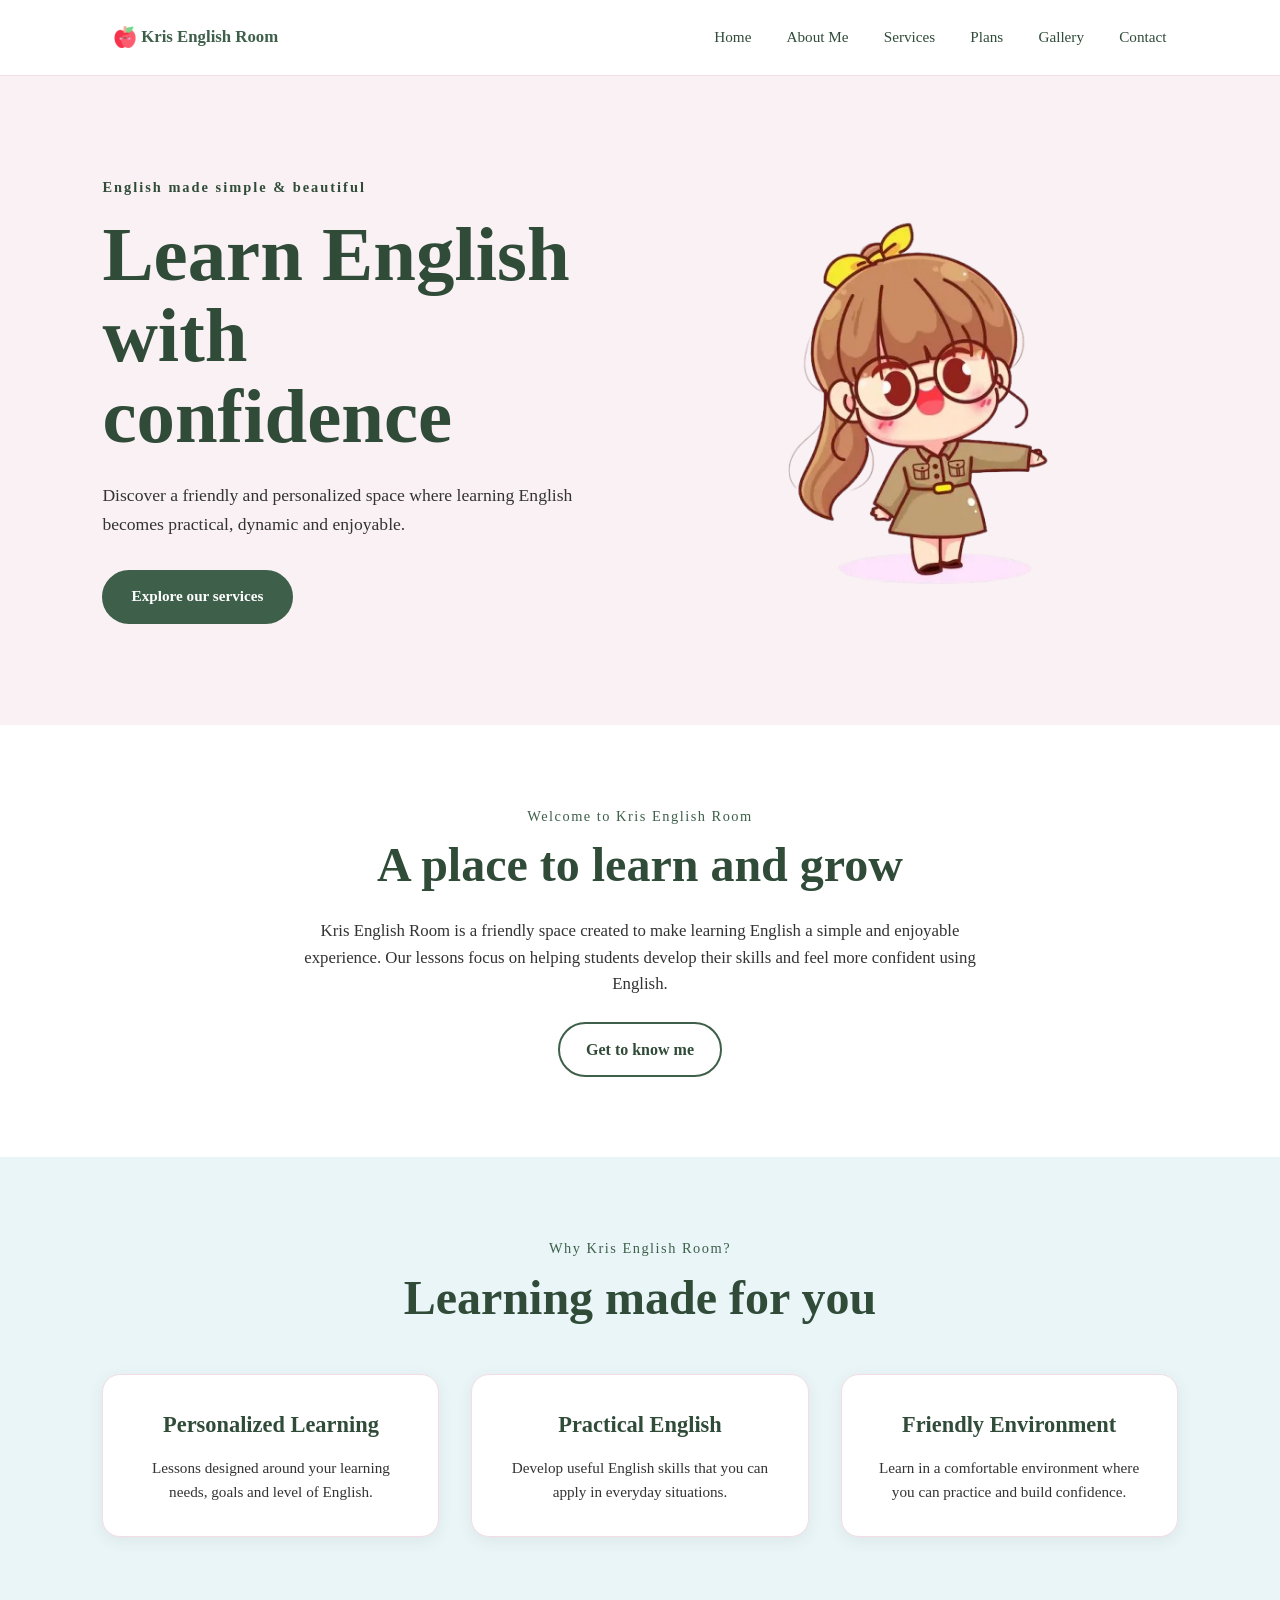
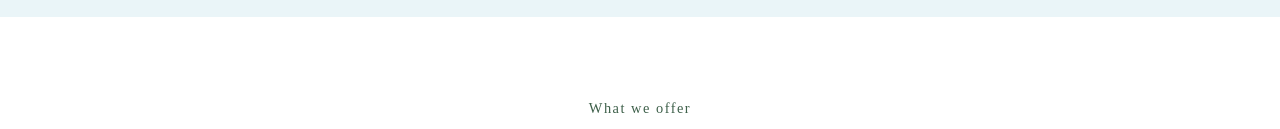
==== commit 9365f3ee: "Fix services buttons and home redirect" ====
--- a/index.html
+++ b/index.html
@@ -1,372 +1,14 @@
-
 <!DOCTYPE html>
 <html lang="en">
-
 <head>
-
     <meta charset="UTF-8">
-    <meta name="viewport" content="width=device-width, initial-scale=1.0">
-
-    <link rel="stylesheet" href="style.css">
-
-    <link rel="apple-touch-icon" sizes="180x180" href="img/favicon_io/apple-touch-icon.png">
-    <link rel="icon" type="image/png" sizes="32x32" href="img/favicon_io/favicon-32x32.png">
-    <link rel="icon" type="image/png" sizes="16x16" href="img/favicon_io/favicon-16x16.png">
-    <link rel="manifest" href="img/favicon_io/site.webmanifest">
-
-    <title>Kris English Room</title>
-
+    <meta http-equiv="refresh" content="0; url=home.html">
+    <title>Redirecting to Home</title>
 </head>
-
 <body>
-
-    
-<!-- HEADER -->
-<header class="encabezado">
-    <nav aria-label="Main navigation">
-
-        <a class="logo" href="index.html">
-            <img src="img/favicon_io/apple-touch-icon.png"
-                 alt="Kris English Room logo">
-            <span>Kris English Room</span>
-        </a>
-
-        <button
-            class="menu-toggle"
-            type="button"
-            aria-label="Open navigation menu"
-            aria-controls="menu-principal"
-            aria-expanded="false">
-            <span aria-hidden="true">☰</span>
-        </button>
-
-        <a href="index.html">Home</a>
-        <a href="nosotros.html">About Me</a>
-        <a href="servicios.html">Services</a>
-        <a href="planes.html">Plans</a>
-        <a href="galeria.html">Gallery</a>
-        <a href="contacto.html">Contact</a>
-
-    </nav>
-</header>
-
-
-
-    <!-- MAIN -->
-
-    <main>
-
-        <!-- HERO -->
-
-        <section class="hero">
-
-            <header class="hero-contenido">
-
-                <p class="hero-subtitulo">
-                    English made simple & beautiful
-                </p>
-
-                <h1>
-                    Learn English with confidence
-                </h1>
-
-                <p class="hero-descripcion">
-                    Discover a friendly and personalized space where
-                    learning English becomes practical, dynamic and enjoyable.
-                </p>
-
-                <a class="hero-boton" href="servicios.html">
-                    Explore our services
-                </a>
-
-            </header>
-
-            <figure class="hero-imagen">
-
-                <img src="img/imghero.webp"
-                     alt="Kristel holding her university diploma">
-
-            </figure>
-
-        </section>
-
-
-        <!-- WELCOME -->
-
-        <section class="bienvenida">
-
-            <header>
-
-                <p class="seccion-subtitulo">
-                    Welcome to Kris English Room
-                </p>
-
-                <h2>
-                    A place to learn and grow
-                </h2>
-
-            </header>
-
-            <p>
-                Kris English Room is a friendly space created to make
-                learning English a simple and enjoyable experience.
-                Our lessons focus on helping students develop their
-                skills and feel more confident using English.
-            </p>
-
-            <a class="boton-secundario" href="nosotros.html">
-                Get to know me
-            </a>
-
-        </section>
-
-
-        <!-- BENEFITS -->
-
-        <section class="beneficios">
-
-            <header>
-
-                <p class="seccion-subtitulo">
-                    Why Kris English Room?
-                </p>
-
-                <h2>
-                    Learning made for you
-                </h2>
-
-            </header>
-
-            <section class="beneficios-contenido">
-
-                <article class="beneficio">
-
-                    <h3>
-                        Personalized Learning
-                    </h3>
-
-                    <p>
-                        Lessons designed around your learning needs,
-                        goals and level of English.
-                    </p>
-
-                </article>
-
-                <article class="beneficio">
-
-                    <h3>
-                        Practical English
-                    </h3>
-
-                    <p>
-                        Develop useful English skills that you can
-                        apply in everyday situations.
-                    </p>
-
-                </article>
-
-                <article class="beneficio">
-
-                    <h3>
-                        Friendly Environment
-                    </h3>
-
-                    <p>
-                        Learn in a comfortable environment where
-                        you can practice and build confidence.
-                    </p>
-
-                </article>
-
-            </section>
-
-        </section>
-
-
-        <!-- SERVICES PREVIEW -->
-
-        <section class="servicios-preview">
-
-            <header>
-
-                <p class="seccion-subtitulo">
-                    What we offer
-                </p>
-
-                <h2>
-                    Find the right way to learn
-                </h2>
-
-            </header>
-
-            <p>
-                Explore our English learning options and discover
-                a service that fits your goals and learning style.
-            </p>
-
-            <a class="boton-secundario" href="servicios.html">
-                View services
-            </a>
-
-        </section>
-
-
-        <!-- PLANS PREVIEW -->
-
-        <section class="planes-preview">
-
-            <header>
-
-                <p class="seccion-subtitulo">
-                    Flexible options
-                </p>
-
-                <h2>
-                    Choose your learning plan
-                </h2>
-
-            </header>
-
-            <p>
-                Choose the payment option that works best for you.
-            </p>
-
-            <section class="planes-opciones">
-
-                <article>
-
-                    <h3>
-                        Per Class
-                    </h3>
-
-                    <p>
-                        A flexible option for individual lessons.
-                    </p>
-
-                </article>
-
-                <article>
-
-                    <h3>
-                        Weekly
-                    </h3>
-
-                    <p>
-                        Keep your learning routine week by week.
-                    </p>
-
-                </article>
-
-                <article>
-
-                    <h3>
-                        Biweekly
-                    </h3>
-
-                    <p>
-                        A practical option for a balanced schedule.
-                    </p>
-
-                </article>
-
-                <article>
-
-                    <h3>
-                        Monthly
-                    </h3>
-
-                    <p>
-                        Build a consistent learning routine.
-                    </p>
-
-                </article>
-
-            </section>
-
-            <a class="boton-secundario" href="planes.html">
-                View plans
-            </a>
-
-        </section>
-
-
-        <!-- FINAL CALL TO ACTION -->
-
-        <section class="llamada-accion">
-
-            <header>
-
-                <p class="seccion-subtitulo">
-                    Your English journey starts here
-                </p>
-
-                <h2>
-                    Ready to improve your English?
-                </h2>
-
-            </header>
-
-            <p>
-                Take the first step and discover a learning experience
-                created to help you learn with confidence.
-            </p>
-
-            <a class="hero-boton" href="contacto.html">
-                Contact me
-            </a>
-
-        </section>
-
-    </main>
-
-
-    <!-- BACK TO TOP -->
-
-    <button id="back-to-top" aria-label="Back to top">
-        ↑
-    </button>
-
-
- <!-- FOOTER -->
-
- <footer>
-    <section class="footer-contenido">
-
-        <section class="footer-columna">
-            <h3>Kris English Room</h3>
-            <p>Learn, practice and grow with English.</p>
-        </section>
-
-        <section class="footer-columna">
-            <h3>Contact</h3>
-
-            <p>
-                <i class="fa-solid fa-envelope"></i>
-                <a href="mailto:kristel.villalta.rodriguez@est.una.ac.cr">
-                    kristel.villalta.rodriguez@est.una.ac.cr
-                </a>
-            </p>
-
-            <p>
-                <i class="fa-solid fa-phone"></i>
-                <a href="tel:+50660518417">
-                    +506 6051-8417
-                </a>
-            </p>
-        </section>
-
-    </section>
-
-    <p class="footer-derechos">
-        &copy; <span id="footer-year"></span> Kris English Room.
-        All rights reserved.
+    <p>
+        Redirecting to
+        <a href="home.html">Home</a>...
     </p>
-</footer>
-
-    <!-- JAVASCRIPT -->
-
-    <script src="script.js"></script>
-
 </body>
-
-</html>
+</html>
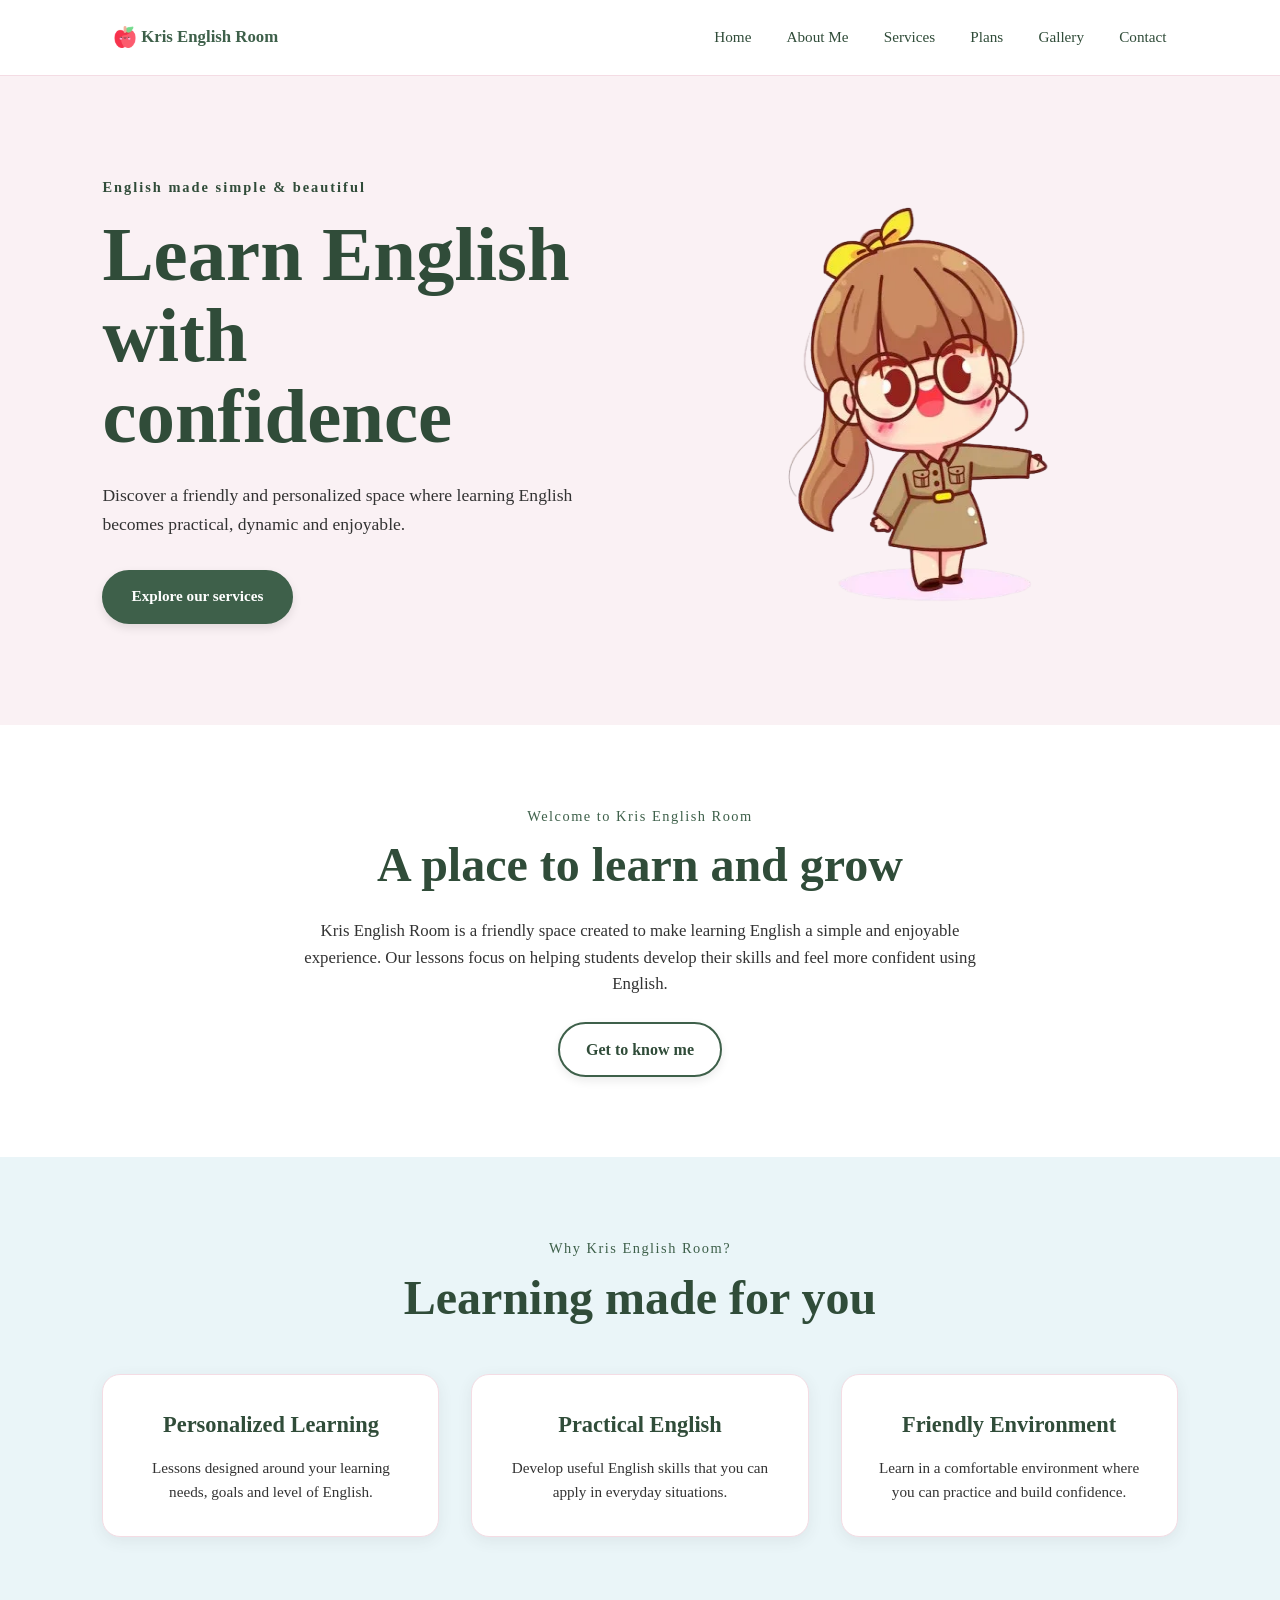
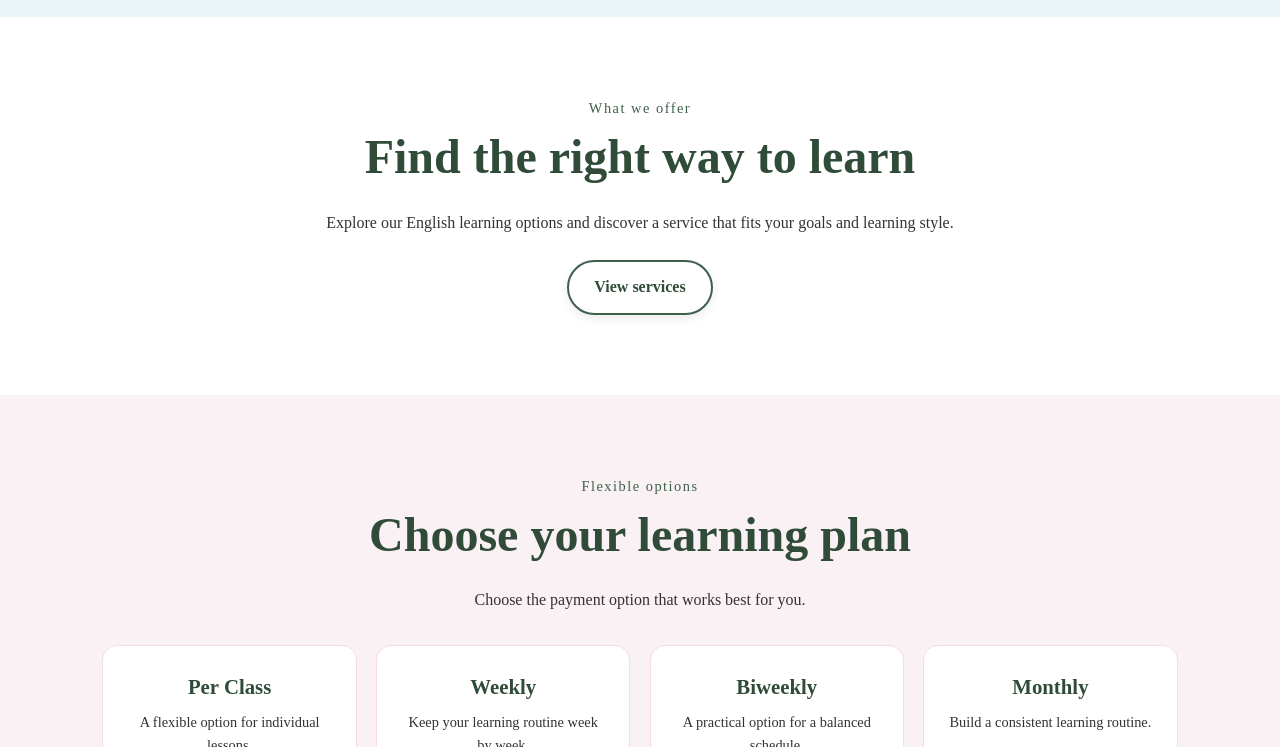
==== commit 53eeab32: "Add Google Search Console verification" ====
--- a/index.html
+++ b/index.html
@@ -2,6 +2,7 @@
 <html lang="en">
 <head>
     <meta charset="UTF-8">
+    <meta name="google-site-verification" content="SE60Tv9eKRcICRkYI-xaGxAc7VvsChae5m9JkYIbwv8" />
     <meta http-equiv="refresh" content="0; url=home.html">
     <title>Redirecting to Home</title>
 </head>
